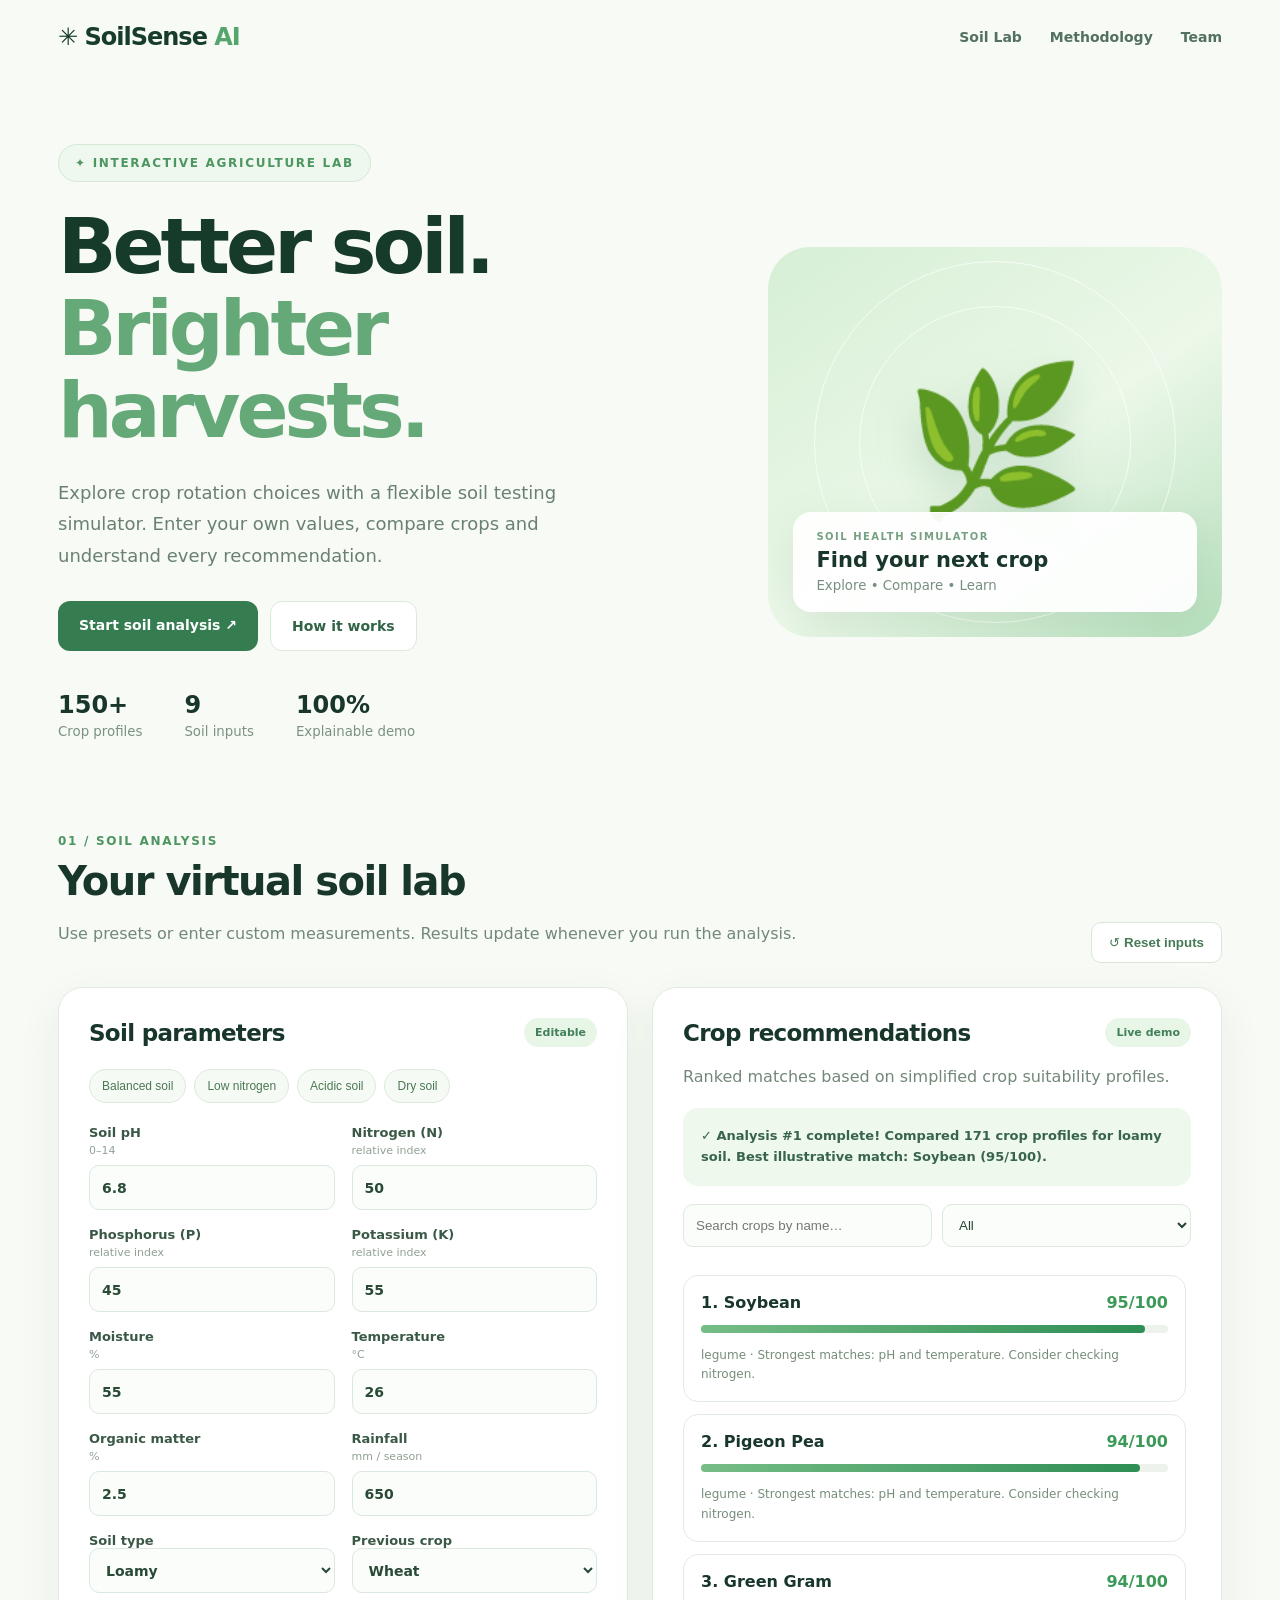
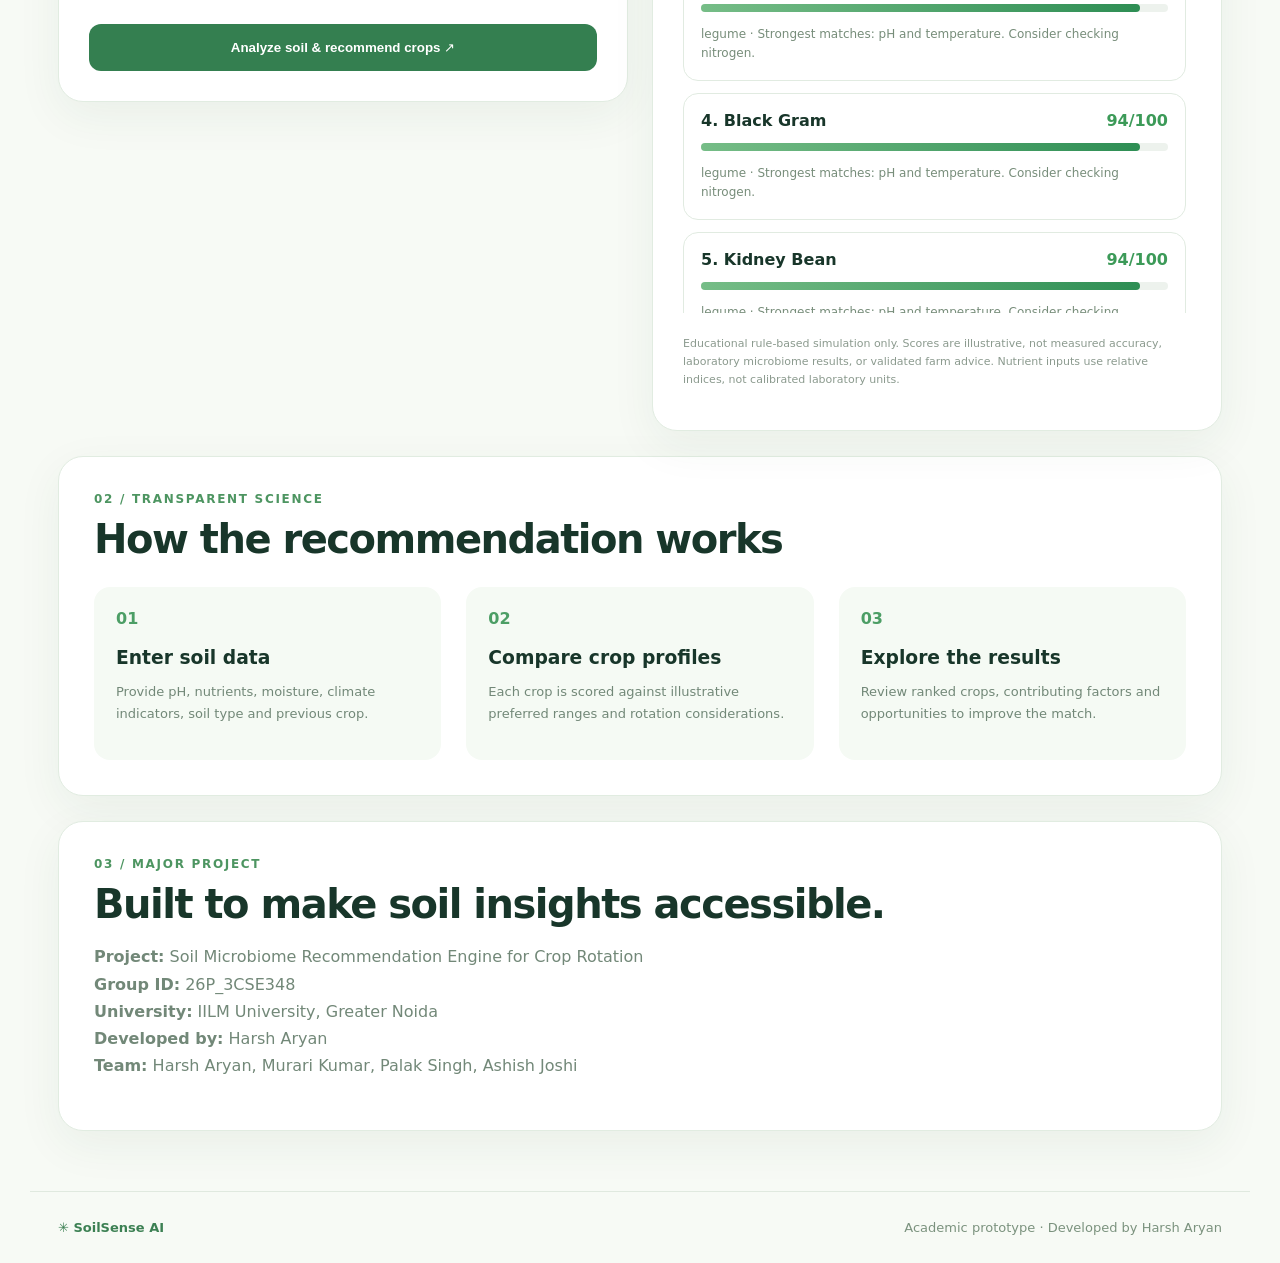
==== index.html @ e648713b "Expand crop library and add search and category filters" ====
<!doctype html><html lang="en"><head><meta charset="utf-8"><meta name="viewport" content="width=device-width,initial-scale=1"><meta name="theme-color" content="#f5faf4"><title>SoilSense AI — Smart Crop Rotation Lab</title><link rel="stylesheet" href="style.css?v=5"></head><body><header><a class="logo" href="#">✳ SoilSense <span>AI</span></a><nav><a href="#lab">Soil Lab</a><a href="#method">Methodology</a><a href="#team">Team</a></nav></header><main><section class="hero"><div class="hero-copy"><div class="pill">✦ INTERACTIVE AGRICULTURE LAB</div><h1>Better soil.<br><em>Brighter harvests.</em></h1><p>Explore crop rotation choices with a flexible soil testing simulator. Enter your own values, compare crops and understand every recommendation.</p><div class="hero-actions"><a class="primary" href="#lab">Start soil analysis ↗</a><a class="secondary" href="#method">How it works</a></div><div class="stats"><div><b>150+</b><small>Crop profiles</small></div><div><b>9</b><small>Soil inputs</small></div><div><b>100%</b><small>Explainable demo</small></div></div></div><div class="hero-art"><div class="orb">🌿</div><div class="float-card"><span>SOIL HEALTH SIMULATOR</span><strong>Find your next crop</strong><small>Explore • Compare • Learn</small></div></div></section><section class="lab-heading" id="lab"><div><div class="eyebrow">01 / SOIL ANALYSIS</div><h2>Your virtual soil lab</h2><p>Use presets or enter custom measurements. Results update whenever you run the analysis.</p></div><button class="outline" id="reset" type="button">↺ Reset inputs</button></section><section class="workspace"><div class="form-card"><div class="card-heading"><h3>Soil parameters</h3><span class="tag">Editable</span></div><div class="preset-row"><button type="button" data-preset="balanced">Balanced soil</button><button type="button" data-preset="lowN">Low nitrogen</button><button type="button" data-preset="acidic">Acidic soil</button><button type="button" data-preset="dry">Dry soil</button></div><div class="fields"><label>Soil pH <small>0–14</small><input id="ph" type="number" min="0" max="14" step=".1" value="6.8"></label><label>Nitrogen (N) <small>relative index</small><input id="n" type="number" min="0" step="1" value="50"></label><label>Phosphorus (P) <small>relative index</small><input id="p" type="number" min="0" step="1" value="45"></label><label>Potassium (K) <small>relative index</small><input id="k" type="number" min="0" step="1" value="55"></label><label>Moisture <small>%</small><input id="moisture" type="number" min="0" max="100" step="1" value="55"></label><label>Temperature <small>°C</small><input id="temp" type="number" step=".1" value="26"></label><label>Organic matter <small>%</small><input id="organic" type="number" min="0" max="100" step=".1" value="2.5"></label><label>Rainfall <small>mm / season</small><input id="rainfall" type="number" min="0" step="1" value="650"></label><label>Soil type<select id="soil"><option>Loamy</option><option>Clay</option><option>Sandy</option><option>Silty</option><option>Black</option><option>Alluvial</option></select></label><label>Previous crop<select id="previous"><option>Wheat</option><option>Rice</option><option>Maize</option><option>Chickpea</option><option>Mustard</option><option>Potato</option><option>Soybean</option><option>Groundnut</option><option>Other / None</option></select></label></div><p id="error" class="error" role="alert"></p><button id="run" class="run" type="button">Analyze soil & recommend crops ↗</button></div><div class="result-card"><div class="card-heading"><h3>Crop recommendations</h3><span class="tag">Live demo</span></div><p class="muted">Ranked matches based on simplified crop suitability profiles.</p><div id="summary" class="summary"></div><div class="crop-controls"><input id="cropSearch" type="search" placeholder="Search crops by name…" aria-label="Search crops"><select id="cropCategory" aria-label="Filter crop category"><option>All</option><option value="cereal">Cereal</option><option value="legume">Legume</option><option value="vegetable">Vegetable</option><option value="fruit">Fruit</option><option value="oilseed">Oilseed</option><option value="spice">Spice</option><option value="cash crop">Cash crop</option><option value="herb">Herb</option><option value="flower">Flower</option><option value="fiber">Fiber</option></select></div><div id="recommendations"></div><p class="disclaimer">Educational rule-based simulation only. Scores are illustrative, not measured accuracy, laboratory microbiome results, or validated farm advice. Nutrient inputs use relative indices, not calibrated laboratory units.</p></div></section><section class="section-card" id="method"><div class="eyebrow">02 / TRANSPARENT SCIENCE</div><h2>How the recommendation works</h2><div class="steps"><div><span>01</span><h3>Enter soil data</h3><p>Provide pH, nutrients, moisture, climate indicators, soil type and previous crop.</p></div><div><span>02</span><h3>Compare crop profiles</h3><p>Each crop is scored against illustrative preferred ranges and rotation considerations.</p></div><div><span>03</span><h3>Explore the results</h3><p>Review ranked crops, contributing factors and opportunities to improve the match.</p></div></div></section><section class="section-card" id="team"><div class="eyebrow">03 / MAJOR PROJECT</div><h2>Built to make soil insights accessible.</h2><p><b>Project:</b> Soil Microbiome Recommendation Engine for Crop Rotation<br><b>Group ID:</b> 26P_3CSE348<br><b>University:</b> IILM University, Greater Noida<br><b>Developed by:</b> Harsh Aryan<br><b>Team:</b> Harsh Aryan, Murari Kumar, Palak Singh, Ashish Joshi</p></section></main><footer><b>✳ SoilSense AI</b><span>Academic prototype · Developed by Harsh Aryan</span></footer><script src="script.js?v=5"></script></body></html>
---- style.css ----
:root{font-family:Inter,ui-sans-serif,system-ui,-apple-system,Segoe UI,sans-serif;color:#18362a;background:#f7faf5;font-synthesis:none}*{box-sizing:border-box}html{scroll-behavior:smooth}body{margin:0;background:#f7faf5}header{max-width:1220px;margin:auto;padding:23px 28px;display:flex;justify-content:space-between;align-items:center}.logo{text-decoration:none;color:#173c29;font-weight:850;font-size:24px;letter-spacing:-1px}.logo span{color:#55a66d}nav{display:flex;gap:28px}nav a{color:#52705e;text-decoration:none;font-size:14px;font-weight:650}main{max-width:1220px;margin:auto;padding:0 28px 60px}.hero{display:grid;grid-template-columns:1.2fr .8fr;align-items:center;gap:30px;padding:70px 0 95px}.pill,.eyebrow{font-size:12px;letter-spacing:1.7px;font-weight:800;color:#4d9561}.pill{display:inline-block;border:1px solid #d4e8d4;border-radius:40px;padding:11px 16px;background:#eff8ee}.hero h1{font-size:clamp(45px,6vw,78px);line-height:1.07;letter-spacing:-4px;margin:24px 0;color:#173b2a}.hero em{font-style:normal;color:#65a978}.hero p{max-width:570px;font-size:18px;line-height:1.75;color:#6a8171}.hero-actions{display:flex;gap:12px;flex-wrap:wrap;margin:30px 0 40px}.primary,.secondary{padding:16px 21px;border-radius:12px;text-decoration:none;font-weight:750;font-size:14px}.primary{background:#357c50;color:white}.secondary{background:white;color:#316346;border:1px solid #dce9dd}.stats{display:flex;gap:42px}.stats div{display:grid;gap:5px}.stats b{font-size:24px}.stats small{color:#7b9280}.hero-art{min-height:390px;background:linear-gradient(145deg,#d6efd5,#ecf8e9 55%,#b6dfbd);border-radius:42px;position:relative;display:grid;place-items:center;overflow:hidden}.hero-art:before,.hero-art:after{content:"";position:absolute;width:360px;height:360px;border:1px solid #ffffffb0;border-radius:50%}.hero-art:after{width:270px;height:270px}.orb{font-size:145px;filter:drop-shadow(0 20px 22px #46895c38);z-index:1}.float-card{position:absolute;bottom:25px;left:25px;right:25px;background:#fffffff0;border:1px solid white;border-radius:18px;padding:18px 22px;display:grid;gap:6px;z-index:2;box-shadow:0 12px 40px #4b865224}.float-card span{font-size:10px;letter-spacing:1.5px;color:#77a083;font-weight:800}.float-card strong{font-size:21px}.float-card small{color:#789080}.lab-heading{display:flex;justify-content:space-between;align-items:end;gap:20px;margin-bottom:24px}.lab-heading h2,.section-card h2{font-size:clamp(28px,4vw,40px);letter-spacing:-1.5px;margin:10px 0}.lab-heading p,.section-card p,.muted{color:#728878;line-height:1.7}.outline{background:white;border:1px solid #d9e6d9;border-radius:10px;padding:12px 17px;color:#467a54;font-weight:700;cursor:pointer}.workspace{display:grid;grid-template-columns:1fr 1fr;gap:24px;align-items:start}.form-card,.result-card,.section-card{background:white;border:1px solid #e1ece1;border-radius:25px;padding:30px;box-shadow:0 14px 45px #244b2910}.card-heading{display:flex;justify-content:space-between;align-items:center;gap:12px}.card-heading h3{font-size:23px;letter-spacing:-.7px;margin:0}.tag{font-size:11px;background:#e8f6e8;color:#42805a;padding:8px 11px;border-radius:30px;font-weight:800}.preset-row{display:flex;flex-wrap:wrap;gap:8px;margin:22px 0}.preset-row button{border:1px solid #dce9dc;background:#f6faf4;color:#4b7855;border-radius:20px;padding:9px 12px;font-size:12px;cursor:pointer}.fields{display:grid;grid-template-columns:1fr 1fr;gap:17px}.fields label{font-weight:700;font-size:13px;color:#3a5846}.fields small{display:block;color:#90a294;font-size:11px;font-weight:500;margin:4px 0 8px}.fields input,.fields select{display:block;width:100%;height:45px;border:1px solid #dbe8dd;border-radius:10px;padding:0 12px;background:#fbfdfb;color:#294a35;font:inherit;font-size:14px;outline-color:#78bd88}.run{width:100%;border:0;border-radius:12px;background:#347f50;color:white;padding:16px;font-weight:800;cursor:pointer;margin-top:18px}.error{color:#b83f3f;font-size:13px}.summary{padding:18px;background:#eef8ed;border-radius:15px;margin:18px 0;color:#37644a;font-weight:650;font-size:13px;line-height:1.6}.crop{border:1px solid #e1ebe1;border-radius:15px;padding:17px;margin:12px 0}.crop-top{display:flex;justify-content:space-between;gap:10px;font-weight:800}.score{color:#3c9a58}.bar{height:8px;border-radius:20px;background:#edf2ed;margin:13px 0}.bar div{height:100%;background:linear-gradient(90deg,#76bd87,#2e8e54);border-radius:20px}.crop p{font-size:12px;color:#778d7a;margin:0;line-height:1.6}.disclaimer{font-size:11px;line-height:1.65;color:#8b9a8e;margin-top:22px}.section-card{margin-top:25px;padding:35px}.steps{display:grid;grid-template-columns:repeat(3,1fr);gap:25px;margin-top:25px}.steps>div{background:#f5faf4;padding:22px;border-radius:16px}.steps span{color:#4c9e65;font-weight:900}.steps h3{margin-bottom:5px}.steps p{font-size:13px}footer{max-width:1220px;margin:auto;padding:28px;display:flex;justify-content:space-between;gap:10px;border-top:1px solid #e0e9df;color:#7b927e;font-size:13px}footer b{color:#3c8053}@media(max-width:800px){header{padding:20px}nav{gap:12px}nav a{font-size:12px}main{padding:0 18px 45px}.hero,.workspace{grid-template-columns:1fr}.hero{padding:40px 0 60px}.hero h1{letter-spacing:-2.5px}.hero-art{min-height:300px}.orb{font-size:100px}.lab-heading{align-items:start;flex-direction:column}.steps{grid-template-columns:1fr}.stats{gap:25px}.form-card,.result-card,.section-card{padding:21px}}@media(max-width:410px){nav a:nth-child(2){display:none}.fields{grid-template-columns:1fr}.stats{gap:18px}.stats b{font-size:20px}}
.crop-controls{display:flex;gap:10px;flex-wrap:wrap;margin:16px 0}.crop-controls input,.crop-controls select{min-width:140px;flex:1;padding:12px;border:1px solid #dce9dc;border-radius:10px;background:#fbfdfb;color:#244631}.result-card #recommendations{max-height:650px;overflow:auto;padding-right:5px}
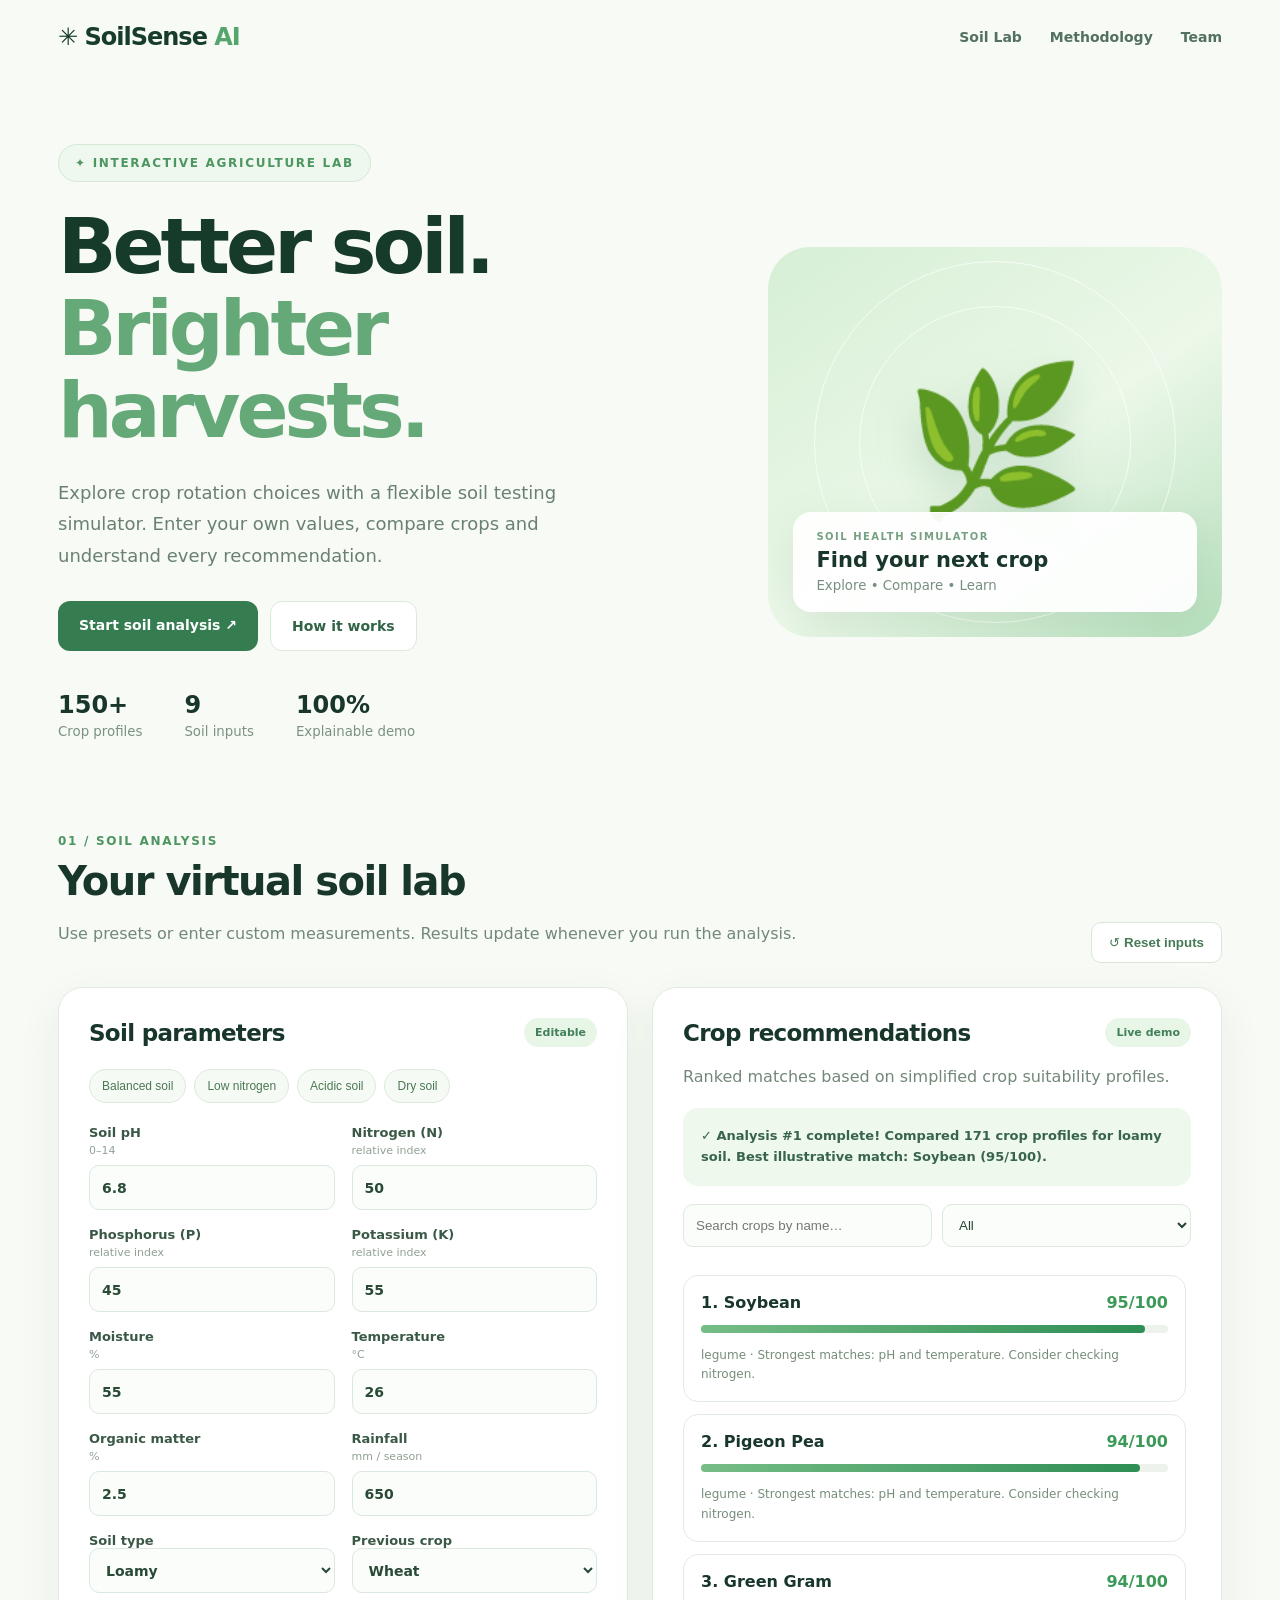
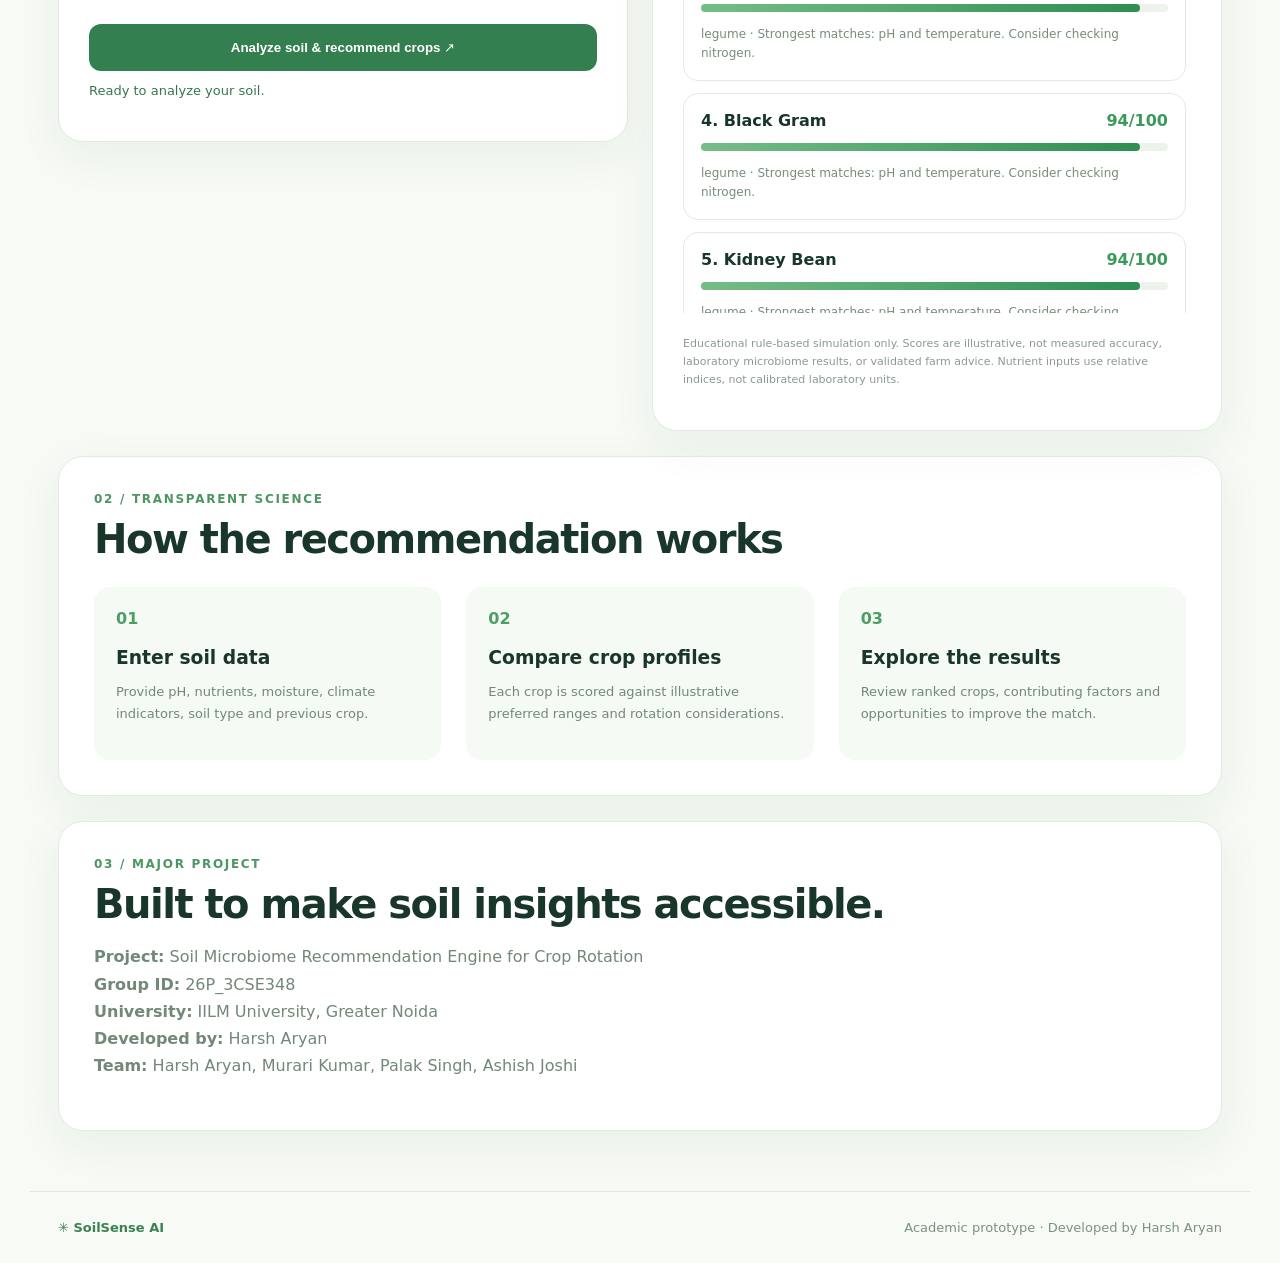
==== commit 3d17501b: "Add analysis status and refresh script" ====
--- a/index.html
+++ b/index.html
@@ -1 +1 @@
-<!doctype html><html lang="en"><head><meta charset="utf-8"><meta name="viewport" content="width=device-width,initial-scale=1"><meta name="theme-color" content="#f5faf4"><title>SoilSense AI — Smart Crop Rotation Lab</title><link rel="stylesheet" href="style.css?v=5"></head><body><header><a class="logo" href="#">✳ SoilSense <span>AI</span></a><nav><a href="#lab">Soil Lab</a><a href="#method">Methodology</a><a href="#team">Team</a></nav></header><main><section class="hero"><div class="hero-copy"><div class="pill">✦ INTERACTIVE AGRICULTURE LAB</div><h1>Better soil.<br><em>Brighter harvests.</em></h1><p>Explore crop rotation choices with a flexible soil testing simulator. Enter your own values, compare crops and understand every recommendation.</p><div class="hero-actions"><a class="primary" href="#lab">Start soil analysis ↗</a><a class="secondary" href="#method">How it works</a></div><div class="stats"><div><b>150+</b><small>Crop profiles</small></div><div><b>9</b><small>Soil inputs</small></div><div><b>100%</b><small>Explainable demo</small></div></div></div><div class="hero-art"><div class="orb">🌿</div><div class="float-card"><span>SOIL HEALTH SIMULATOR</span><strong>Find your next crop</strong><small>Explore • Compare • Learn</small></div></div></section><section class="lab-heading" id="lab"><div><div class="eyebrow">01 / SOIL ANALYSIS</div><h2>Your virtual soil lab</h2><p>Use presets or enter custom measurements. Results update whenever you run the analysis.</p></div><button class="outline" id="reset" type="button">↺ Reset inputs</button></section><section class="workspace"><div class="form-card"><div class="card-heading"><h3>Soil parameters</h3><span class="tag">Editable</span></div><div class="preset-row"><button type="button" data-preset="balanced">Balanced soil</button><button type="button" data-preset="lowN">Low nitrogen</button><button type="button" data-preset="acidic">Acidic soil</button><button type="button" data-preset="dry">Dry soil</button></div><div class="fields"><label>Soil pH <small>0–14</small><input id="ph" type="number" min="0" max="14" step=".1" value="6.8"></label><label>Nitrogen (N) <small>relative index</small><input id="n" type="number" min="0" step="1" value="50"></label><label>Phosphorus (P) <small>relative index</small><input id="p" type="number" min="0" step="1" value="45"></label><label>Potassium (K) <small>relative index</small><input id="k" type="number" min="0" step="1" value="55"></label><label>Moisture <small>%</small><input id="moisture" type="number" min="0" max="100" step="1" value="55"></label><label>Temperature <small>°C</small><input id="temp" type="number" step=".1" value="26"></label><label>Organic matter <small>%</small><input id="organic" type="number" min="0" max="100" step=".1" value="2.5"></label><label>Rainfall <small>mm / season</small><input id="rainfall" type="number" min="0" step="1" value="650"></label><label>Soil type<select id="soil"><option>Loamy</option><option>Clay</option><option>Sandy</option><option>Silty</option><option>Black</option><option>Alluvial</option></select></label><label>Previous crop<select id="previous"><option>Wheat</option><option>Rice</option><option>Maize</option><option>Chickpea</option><option>Mustard</option><option>Potato</option><option>Soybean</option><option>Groundnut</option><option>Other / None</option></select></label></div><p id="error" class="error" role="alert"></p><button id="run" class="run" type="button">Analyze soil & recommend crops ↗</button></div><div class="result-card"><div class="card-heading"><h3>Crop recommendations</h3><span class="tag">Live demo</span></div><p class="muted">Ranked matches based on simplified crop suitability profiles.</p><div id="summary" class="summary"></div><div class="crop-controls"><input id="cropSearch" type="search" placeholder="Search crops by name…" aria-label="Search crops"><select id="cropCategory" aria-label="Filter crop category"><option>All</option><option value="cereal">Cereal</option><option value="legume">Legume</option><option value="vegetable">Vegetable</option><option value="fruit">Fruit</option><option value="oilseed">Oilseed</option><option value="spice">Spice</option><option value="cash crop">Cash crop</option><option value="herb">Herb</option><option value="flower">Flower</option><option value="fiber">Fiber</option></select></div><div id="recommendations"></div><p class="disclaimer">Educational rule-based simulation only. Scores are illustrative, not measured accuracy, laboratory microbiome results, or validated farm advice. Nutrient inputs use relative indices, not calibrated laboratory units.</p></div></section><section class="section-card" id="method"><div class="eyebrow">02 / TRANSPARENT SCIENCE</div><h2>How the recommendation works</h2><div class="steps"><div><span>01</span><h3>Enter soil data</h3><p>Provide pH, nutrients, moisture, climate indicators, soil type and previous crop.</p></div><div><span>02</span><h3>Compare crop profiles</h3><p>Each crop is scored against illustrative preferred ranges and rotation considerations.</p></div><div><span>03</span><h3>Explore the results</h3><p>Review ranked crops, contributing factors and opportunities to improve the match.</p></div></div></section><section class="section-card" id="team"><div class="eyebrow">03 / MAJOR PROJECT</div><h2>Built to make soil insights accessible.</h2><p><b>Project:</b> Soil Microbiome Recommendation Engine for Crop Rotation<br><b>Group ID:</b> 26P_3CSE348<br><b>University:</b> IILM University, Greater Noida<br><b>Developed by:</b> Harsh Aryan<br><b>Team:</b> Harsh Aryan, Murari Kumar, Palak Singh, Ashish Joshi</p></section></main><footer><b>✳ SoilSense AI</b><span>Academic prototype · Developed by Harsh Aryan</span></footer><script src="script.js?v=5"></script></body></html>+<!doctype html><html lang="en"><head><meta charset="utf-8"><meta name="viewport" content="width=device-width,initial-scale=1"><meta name="theme-color" content="#f5faf4"><title>SoilSense AI — Smart Crop Rotation Lab</title><link rel="stylesheet" href="style.css?v=5"></head><body><header><a class="logo" href="#">✳ SoilSense <span>AI</span></a><nav><a href="#lab">Soil Lab</a><a href="#method">Methodology</a><a href="#team">Team</a></nav></header><main><section class="hero"><div class="hero-copy"><div class="pill">✦ INTERACTIVE AGRICULTURE LAB</div><h1>Better soil.<br><em>Brighter harvests.</em></h1><p>Explore crop rotation choices with a flexible soil testing simulator. Enter your own values, compare crops and understand every recommendation.</p><div class="hero-actions"><a class="primary" href="#lab">Start soil analysis ↗</a><a class="secondary" href="#method">How it works</a></div><div class="stats"><div><b>150+</b><small>Crop profiles</small></div><div><b>9</b><small>Soil inputs</small></div><div><b>100%</b><small>Explainable demo</small></div></div></div><div class="hero-art"><div class="orb">🌿</div><div class="float-card"><span>SOIL HEALTH SIMULATOR</span><strong>Find your next crop</strong><small>Explore • Compare • Learn</small></div></div></section><section class="lab-heading" id="lab"><div><div class="eyebrow">01 / SOIL ANALYSIS</div><h2>Your virtual soil lab</h2><p>Use presets or enter custom measurements. Results update whenever you run the analysis.</p></div><button class="outline" id="reset" type="button">↺ Reset inputs</button></section><section class="workspace"><div class="form-card"><div class="card-heading"><h3>Soil parameters</h3><span class="tag">Editable</span></div><div class="preset-row"><button type="button" data-preset="balanced">Balanced soil</button><button type="button" data-preset="lowN">Low nitrogen</button><button type="button" data-preset="acidic">Acidic soil</button><button type="button" data-preset="dry">Dry soil</button></div><div class="fields"><label>Soil pH <small>0–14</small><input id="ph" type="number" min="0" max="14" step=".1" value="6.8"></label><label>Nitrogen (N) <small>relative index</small><input id="n" type="number" min="0" step="1" value="50"></label><label>Phosphorus (P) <small>relative index</small><input id="p" type="number" min="0" step="1" value="45"></label><label>Potassium (K) <small>relative index</small><input id="k" type="number" min="0" step="1" value="55"></label><label>Moisture <small>%</small><input id="moisture" type="number" min="0" max="100" step="1" value="55"></label><label>Temperature <small>°C</small><input id="temp" type="number" step=".1" value="26"></label><label>Organic matter <small>%</small><input id="organic" type="number" min="0" max="100" step=".1" value="2.5"></label><label>Rainfall <small>mm / season</small><input id="rainfall" type="number" min="0" step="1" value="650"></label><label>Soil type<select id="soil"><option>Loamy</option><option>Clay</option><option>Sandy</option><option>Silty</option><option>Black</option><option>Alluvial</option></select></label><label>Previous crop<select id="previous"><option>Wheat</option><option>Rice</option><option>Maize</option><option>Chickpea</option><option>Mustard</option><option>Potato</option><option>Soybean</option><option>Groundnut</option><option>Other / None</option></select></label></div><p id="error" class="error" role="alert"></p><button id="run" class="run" type="button">Analyze soil & recommend crops ↗</button><p id="analysisStatus" role="status" aria-live="polite" style="font-size:13px;color:#37764e;margin-top:12px">Ready to analyze your soil.</p></div><div class="result-card"><div class="card-heading"><h3>Crop recommendations</h3><span class="tag">Live demo</span></div><p class="muted">Ranked matches based on simplified crop suitability profiles.</p><div id="summary" class="summary"></div><div class="crop-controls"><input id="cropSearch" type="search" placeholder="Search crops by name…" aria-label="Search crops"><select id="cropCategory" aria-label="Filter crop category"><option>All</option><option value="cereal">Cereal</option><option value="legume">Legume</option><option value="vegetable">Vegetable</option><option value="fruit">Fruit</option><option value="oilseed">Oilseed</option><option value="spice">Spice</option><option value="cash crop">Cash crop</option><option value="herb">Herb</option><option value="flower">Flower</option><option value="fiber">Fiber</option></select></div><div id="recommendations"></div><p class="disclaimer">Educational rule-based simulation only. Scores are illustrative, not measured accuracy, laboratory microbiome results, or validated farm advice. Nutrient inputs use relative indices, not calibrated laboratory units.</p></div></section><section class="section-card" id="method"><div class="eyebrow">02 / TRANSPARENT SCIENCE</div><h2>How the recommendation works</h2><div class="steps"><div><span>01</span><h3>Enter soil data</h3><p>Provide pH, nutrients, moisture, climate indicators, soil type and previous crop.</p></div><div><span>02</span><h3>Compare crop profiles</h3><p>Each crop is scored against illustrative preferred ranges and rotation considerations.</p></div><div><span>03</span><h3>Explore the results</h3><p>Review ranked crops, contributing factors and opportunities to improve the match.</p></div></div></section><section class="section-card" id="team"><div class="eyebrow">03 / MAJOR PROJECT</div><h2>Built to make soil insights accessible.</h2><p><b>Project:</b> Soil Microbiome Recommendation Engine for Crop Rotation<br><b>Group ID:</b> 26P_3CSE348<br><b>University:</b> IILM University, Greater Noida<br><b>Developed by:</b> Harsh Aryan<br><b>Team:</b> Harsh Aryan, Murari Kumar, Palak Singh, Ashish Joshi</p></section></main><footer><b>✳ SoilSense AI</b><span>Academic prototype · Developed by Harsh Aryan</span></footer><script src="script.js?v=6"></script></body></html>
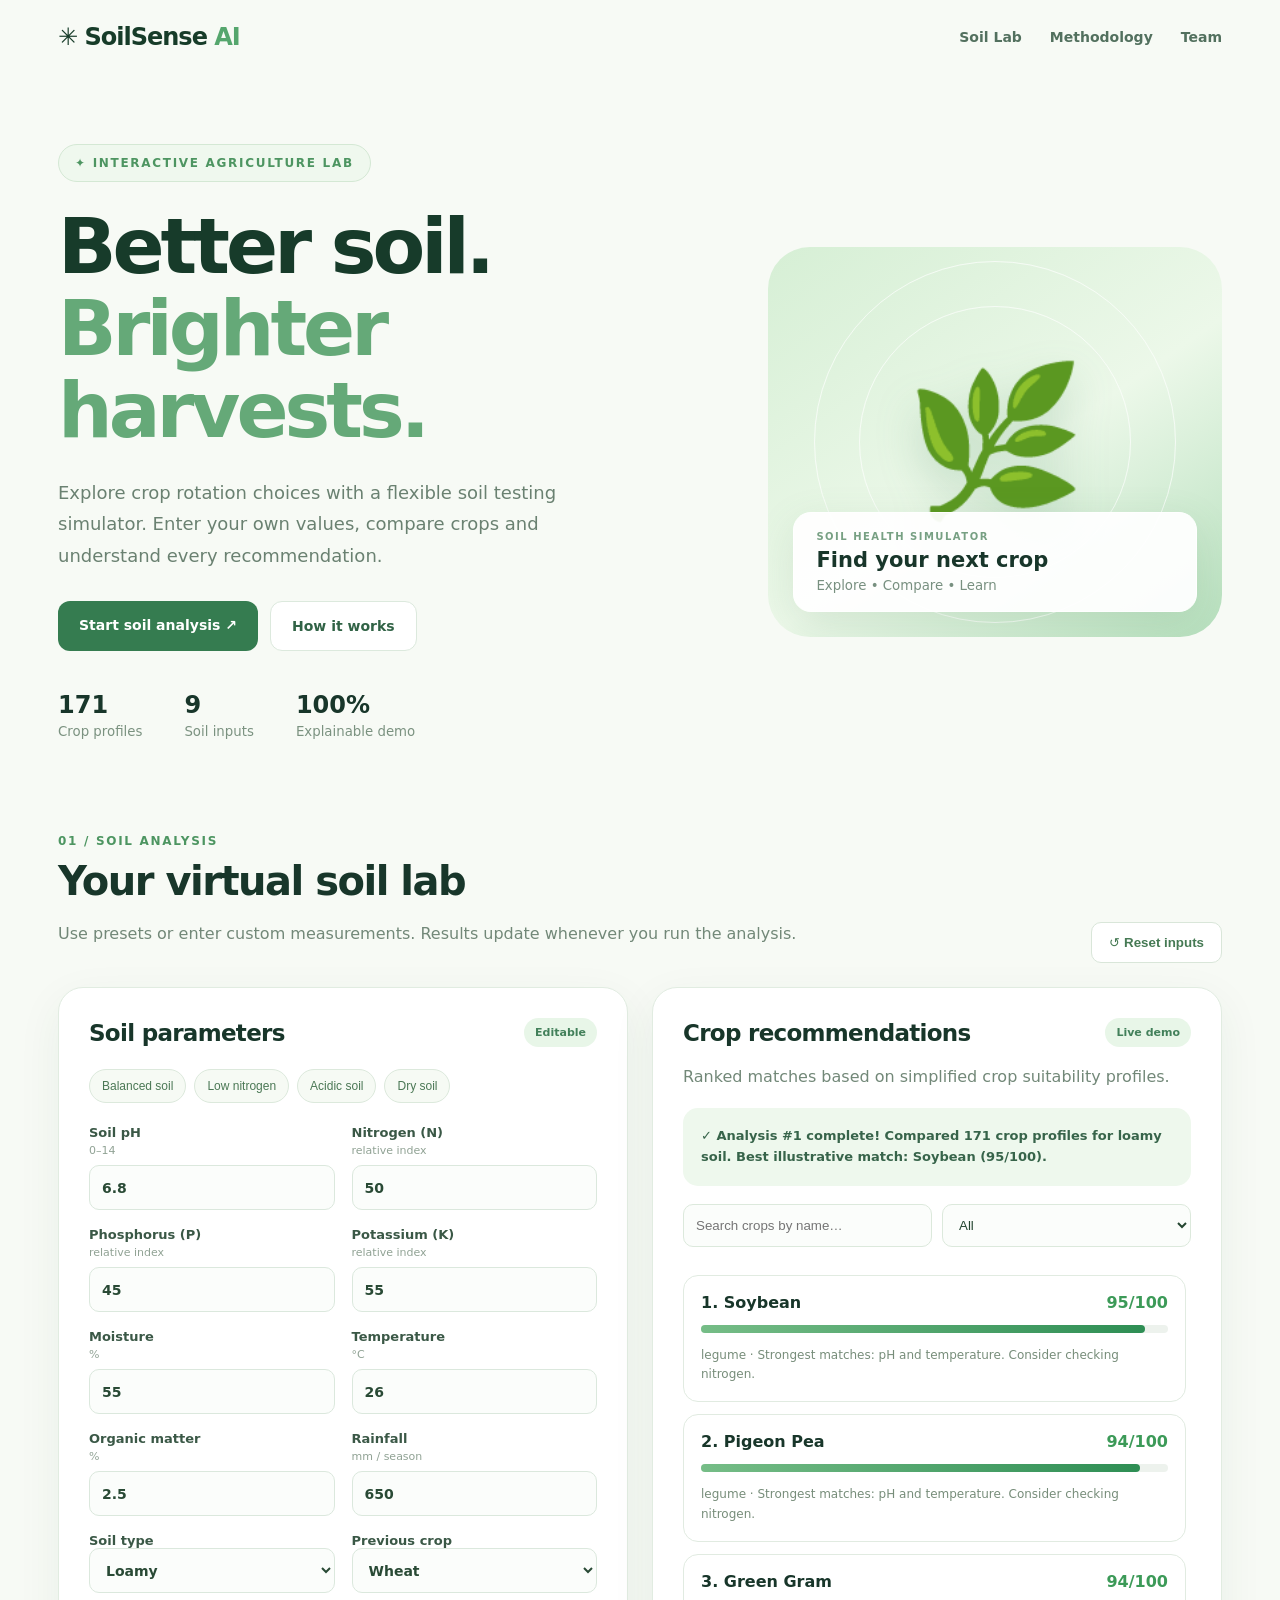
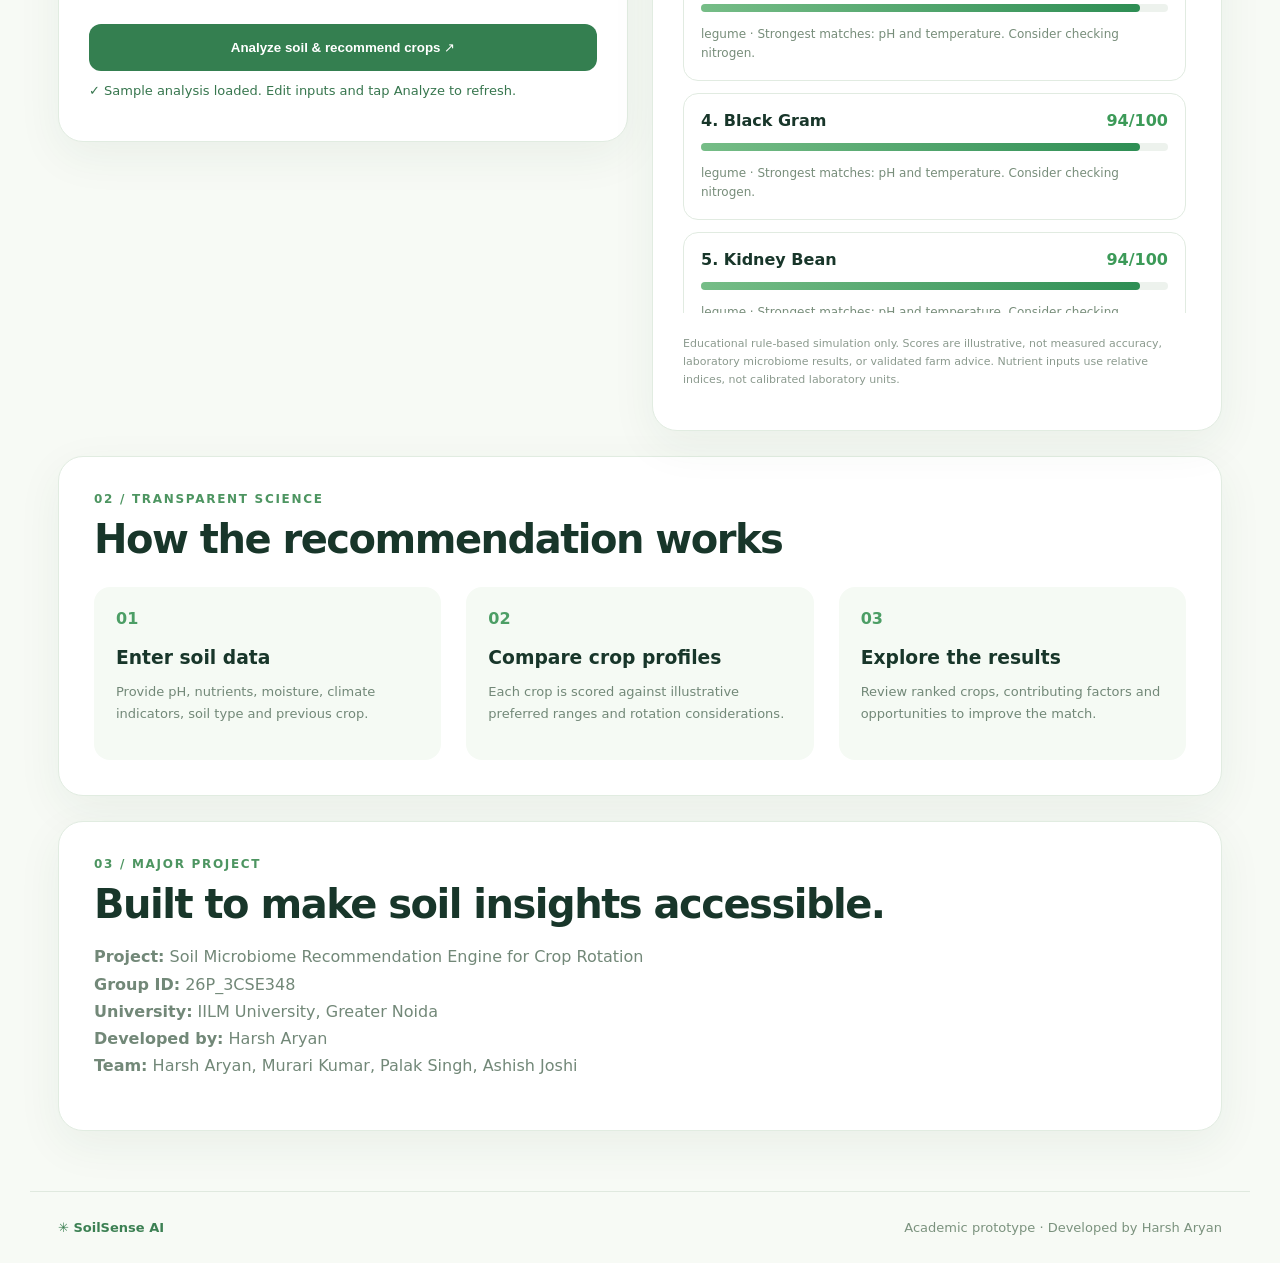
==== commit 8b1b239d: "Refresh site assets and show exact crop count" ====
--- a/index.html
+++ b/index.html
@@ -1 +1 @@
-<!doctype html><html lang="en"><head><meta charset="utf-8"><meta name="viewport" content="width=device-width,initial-scale=1"><meta name="theme-color" content="#f5faf4"><title>SoilSense AI — Smart Crop Rotation Lab</title><link rel="stylesheet" href="style.css?v=5"></head><body><header><a class="logo" href="#">✳ SoilSense <span>AI</span></a><nav><a href="#lab">Soil Lab</a><a href="#method">Methodology</a><a href="#team">Team</a></nav></header><main><section class="hero"><div class="hero-copy"><div class="pill">✦ INTERACTIVE AGRICULTURE LAB</div><h1>Better soil.<br><em>Brighter harvests.</em></h1><p>Explore crop rotation choices with a flexible soil testing simulator. Enter your own values, compare crops and understand every recommendation.</p><div class="hero-actions"><a class="primary" href="#lab">Start soil analysis ↗</a><a class="secondary" href="#method">How it works</a></div><div class="stats"><div><b>150+</b><small>Crop profiles</small></div><div><b>9</b><small>Soil inputs</small></div><div><b>100%</b><small>Explainable demo</small></div></div></div><div class="hero-art"><div class="orb">🌿</div><div class="float-card"><span>SOIL HEALTH SIMULATOR</span><strong>Find your next crop</strong><small>Explore • Compare • Learn</small></div></div></section><section class="lab-heading" id="lab"><div><div class="eyebrow">01 / SOIL ANALYSIS</div><h2>Your virtual soil lab</h2><p>Use presets or enter custom measurements. Results update whenever you run the analysis.</p></div><button class="outline" id="reset" type="button">↺ Reset inputs</button></section><section class="workspace"><div class="form-card"><div class="card-heading"><h3>Soil parameters</h3><span class="tag">Editable</span></div><div class="preset-row"><button type="button" data-preset="balanced">Balanced soil</button><button type="button" data-preset="lowN">Low nitrogen</button><button type="button" data-preset="acidic">Acidic soil</button><button type="button" data-preset="dry">Dry soil</button></div><div class="fields"><label>Soil pH <small>0–14</small><input id="ph" type="number" min="0" max="14" step=".1" value="6.8"></label><label>Nitrogen (N) <small>relative index</small><input id="n" type="number" min="0" step="1" value="50"></label><label>Phosphorus (P) <small>relative index</small><input id="p" type="number" min="0" step="1" value="45"></label><label>Potassium (K) <small>relative index</small><input id="k" type="number" min="0" step="1" value="55"></label><label>Moisture <small>%</small><input id="moisture" type="number" min="0" max="100" step="1" value="55"></label><label>Temperature <small>°C</small><input id="temp" type="number" step=".1" value="26"></label><label>Organic matter <small>%</small><input id="organic" type="number" min="0" max="100" step=".1" value="2.5"></label><label>Rainfall <small>mm / season</small><input id="rainfall" type="number" min="0" step="1" value="650"></label><label>Soil type<select id="soil"><option>Loamy</option><option>Clay</option><option>Sandy</option><option>Silty</option><option>Black</option><option>Alluvial</option></select></label><label>Previous crop<select id="previous"><option>Wheat</option><option>Rice</option><option>Maize</option><option>Chickpea</option><option>Mustard</option><option>Potato</option><option>Soybean</option><option>Groundnut</option><option>Other / None</option></select></label></div><p id="error" class="error" role="alert"></p><button id="run" class="run" type="button">Analyze soil & recommend crops ↗</button><p id="analysisStatus" role="status" aria-live="polite" style="font-size:13px;color:#37764e;margin-top:12px">Ready to analyze your soil.</p></div><div class="result-card"><div class="card-heading"><h3>Crop recommendations</h3><span class="tag">Live demo</span></div><p class="muted">Ranked matches based on simplified crop suitability profiles.</p><div id="summary" class="summary"></div><div class="crop-controls"><input id="cropSearch" type="search" placeholder="Search crops by name…" aria-label="Search crops"><select id="cropCategory" aria-label="Filter crop category"><option>All</option><option value="cereal">Cereal</option><option value="legume">Legume</option><option value="vegetable">Vegetable</option><option value="fruit">Fruit</option><option value="oilseed">Oilseed</option><option value="spice">Spice</option><option value="cash crop">Cash crop</option><option value="herb">Herb</option><option value="flower">Flower</option><option value="fiber">Fiber</option></select></div><div id="recommendations"></div><p class="disclaimer">Educational rule-based simulation only. Scores are illustrative, not measured accuracy, laboratory microbiome results, or validated farm advice. Nutrient inputs use relative indices, not calibrated laboratory units.</p></div></section><section class="section-card" id="method"><div class="eyebrow">02 / TRANSPARENT SCIENCE</div><h2>How the recommendation works</h2><div class="steps"><div><span>01</span><h3>Enter soil data</h3><p>Provide pH, nutrients, moisture, climate indicators, soil type and previous crop.</p></div><div><span>02</span><h3>Compare crop profiles</h3><p>Each crop is scored against illustrative preferred ranges and rotation considerations.</p></div><div><span>03</span><h3>Explore the results</h3><p>Review ranked crops, contributing factors and opportunities to improve the match.</p></div></div></section><section class="section-card" id="team"><div class="eyebrow">03 / MAJOR PROJECT</div><h2>Built to make soil insights accessible.</h2><p><b>Project:</b> Soil Microbiome Recommendation Engine for Crop Rotation<br><b>Group ID:</b> 26P_3CSE348<br><b>University:</b> IILM University, Greater Noida<br><b>Developed by:</b> Harsh Aryan<br><b>Team:</b> Harsh Aryan, Murari Kumar, Palak Singh, Ashish Joshi</p></section></main><footer><b>✳ SoilSense AI</b><span>Academic prototype · Developed by Harsh Aryan</span></footer><script src="script.js?v=6"></script></body></html>+<!doctype html><html lang="en"><head><meta charset="utf-8"><meta name="viewport" content="width=device-width,initial-scale=1"><meta name="theme-color" content="#f5faf4"><title>SoilSense AI — Smart Crop Rotation Lab</title><link rel="stylesheet" href="style.css?v=8"></head><body><header><a class="logo" href="#">✳ SoilSense <span>AI</span></a><nav><a href="#lab">Soil Lab</a><a href="#method">Methodology</a><a href="#team">Team</a></nav></header><main><section class="hero"><div class="hero-copy"><div class="pill">✦ INTERACTIVE AGRICULTURE LAB</div><h1>Better soil.<br><em>Brighter harvests.</em></h1><p>Explore crop rotation choices with a flexible soil testing simulator. Enter your own values, compare crops and understand every recommendation.</p><div class="hero-actions"><a class="primary" href="#lab">Start soil analysis ↗</a><a class="secondary" href="#method">How it works</a></div><div class="stats"><div><b>171</b><small>Crop profiles</small></div><div><b>9</b><small>Soil inputs</small></div><div><b>100%</b><small>Explainable demo</small></div></div></div><div class="hero-art"><div class="orb">🌿</div><div class="float-card"><span>SOIL HEALTH SIMULATOR</span><strong>Find your next crop</strong><small>Explore • Compare • Learn</small></div></div></section><section class="lab-heading" id="lab"><div><div class="eyebrow">01 / SOIL ANALYSIS</div><h2>Your virtual soil lab</h2><p>Use presets or enter custom measurements. Results update whenever you run the analysis.</p></div><button class="outline" id="reset" type="button">↺ Reset inputs</button></section><section class="workspace"><div class="form-card"><div class="card-heading"><h3>Soil parameters</h3><span class="tag">Editable</span></div><div class="preset-row"><button type="button" data-preset="balanced">Balanced soil</button><button type="button" data-preset="lowN">Low nitrogen</button><button type="button" data-preset="acidic">Acidic soil</button><button type="button" data-preset="dry">Dry soil</button></div><div class="fields"><label>Soil pH <small>0–14</small><input id="ph" type="number" min="0" max="14" step=".1" value="6.8"></label><label>Nitrogen (N) <small>relative index</small><input id="n" type="number" min="0" step="1" value="50"></label><label>Phosphorus (P) <small>relative index</small><input id="p" type="number" min="0" step="1" value="45"></label><label>Potassium (K) <small>relative index</small><input id="k" type="number" min="0" step="1" value="55"></label><label>Moisture <small>%</small><input id="moisture" type="number" min="0" max="100" step="1" value="55"></label><label>Temperature <small>°C</small><input id="temp" type="number" step=".1" value="26"></label><label>Organic matter <small>%</small><input id="organic" type="number" min="0" max="100" step=".1" value="2.5"></label><label>Rainfall <small>mm / season</small><input id="rainfall" type="number" min="0" step="1" value="650"></label><label>Soil type<select id="soil"><option>Loamy</option><option>Clay</option><option>Sandy</option><option>Silty</option><option>Black</option><option>Alluvial</option></select></label><label>Previous crop<select id="previous"><option>Wheat</option><option>Rice</option><option>Maize</option><option>Chickpea</option><option>Mustard</option><option>Potato</option><option>Soybean</option><option>Groundnut</option><option>Other / None</option></select></label></div><p id="error" class="error" role="alert"></p><button id="run" class="run" type="button">Analyze soil & recommend crops ↗</button><p id="analysisStatus" role="status" aria-live="polite" style="font-size:13px;color:#37764e;margin-top:12px">Ready to analyze your soil.</p></div><div class="result-card"><div class="card-heading"><h3>Crop recommendations</h3><span class="tag">Live demo</span></div><p class="muted">Ranked matches based on simplified crop suitability profiles.</p><div id="summary" class="summary"></div><div class="crop-controls"><input id="cropSearch" type="search" placeholder="Search crops by name…" aria-label="Search crops"><select id="cropCategory" aria-label="Filter crop category"><option>All</option><option value="cereal">Cereal</option><option value="legume">Legume</option><option value="vegetable">Vegetable</option><option value="fruit">Fruit</option><option value="oilseed">Oilseed</option><option value="spice">Spice</option><option value="cash crop">Cash crop</option><option value="herb">Herb</option><option value="flower">Flower</option><option value="fiber">Fiber</option></select></div><div id="recommendations"></div><p class="disclaimer">Educational rule-based simulation only. Scores are illustrative, not measured accuracy, laboratory microbiome results, or validated farm advice. Nutrient inputs use relative indices, not calibrated laboratory units.</p></div></section><section class="section-card" id="method"><div class="eyebrow">02 / TRANSPARENT SCIENCE</div><h2>How the recommendation works</h2><div class="steps"><div><span>01</span><h3>Enter soil data</h3><p>Provide pH, nutrients, moisture, climate indicators, soil type and previous crop.</p></div><div><span>02</span><h3>Compare crop profiles</h3><p>Each crop is scored against illustrative preferred ranges and rotation considerations.</p></div><div><span>03</span><h3>Explore the results</h3><p>Review ranked crops, contributing factors and opportunities to improve the match.</p></div></div></section><section class="section-card" id="team"><div class="eyebrow">03 / MAJOR PROJECT</div><h2>Built to make soil insights accessible.</h2><p><b>Project:</b> Soil Microbiome Recommendation Engine for Crop Rotation<br><b>Group ID:</b> 26P_3CSE348<br><b>University:</b> IILM University, Greater Noida<br><b>Developed by:</b> Harsh Aryan<br><b>Team:</b> Harsh Aryan, Murari Kumar, Palak Singh, Ashish Joshi</p></section></main><footer><b>✳ SoilSense AI</b><span>Academic prototype · Developed by Harsh Aryan</span></footer><script src="script.js?v=8"></script></body></html>
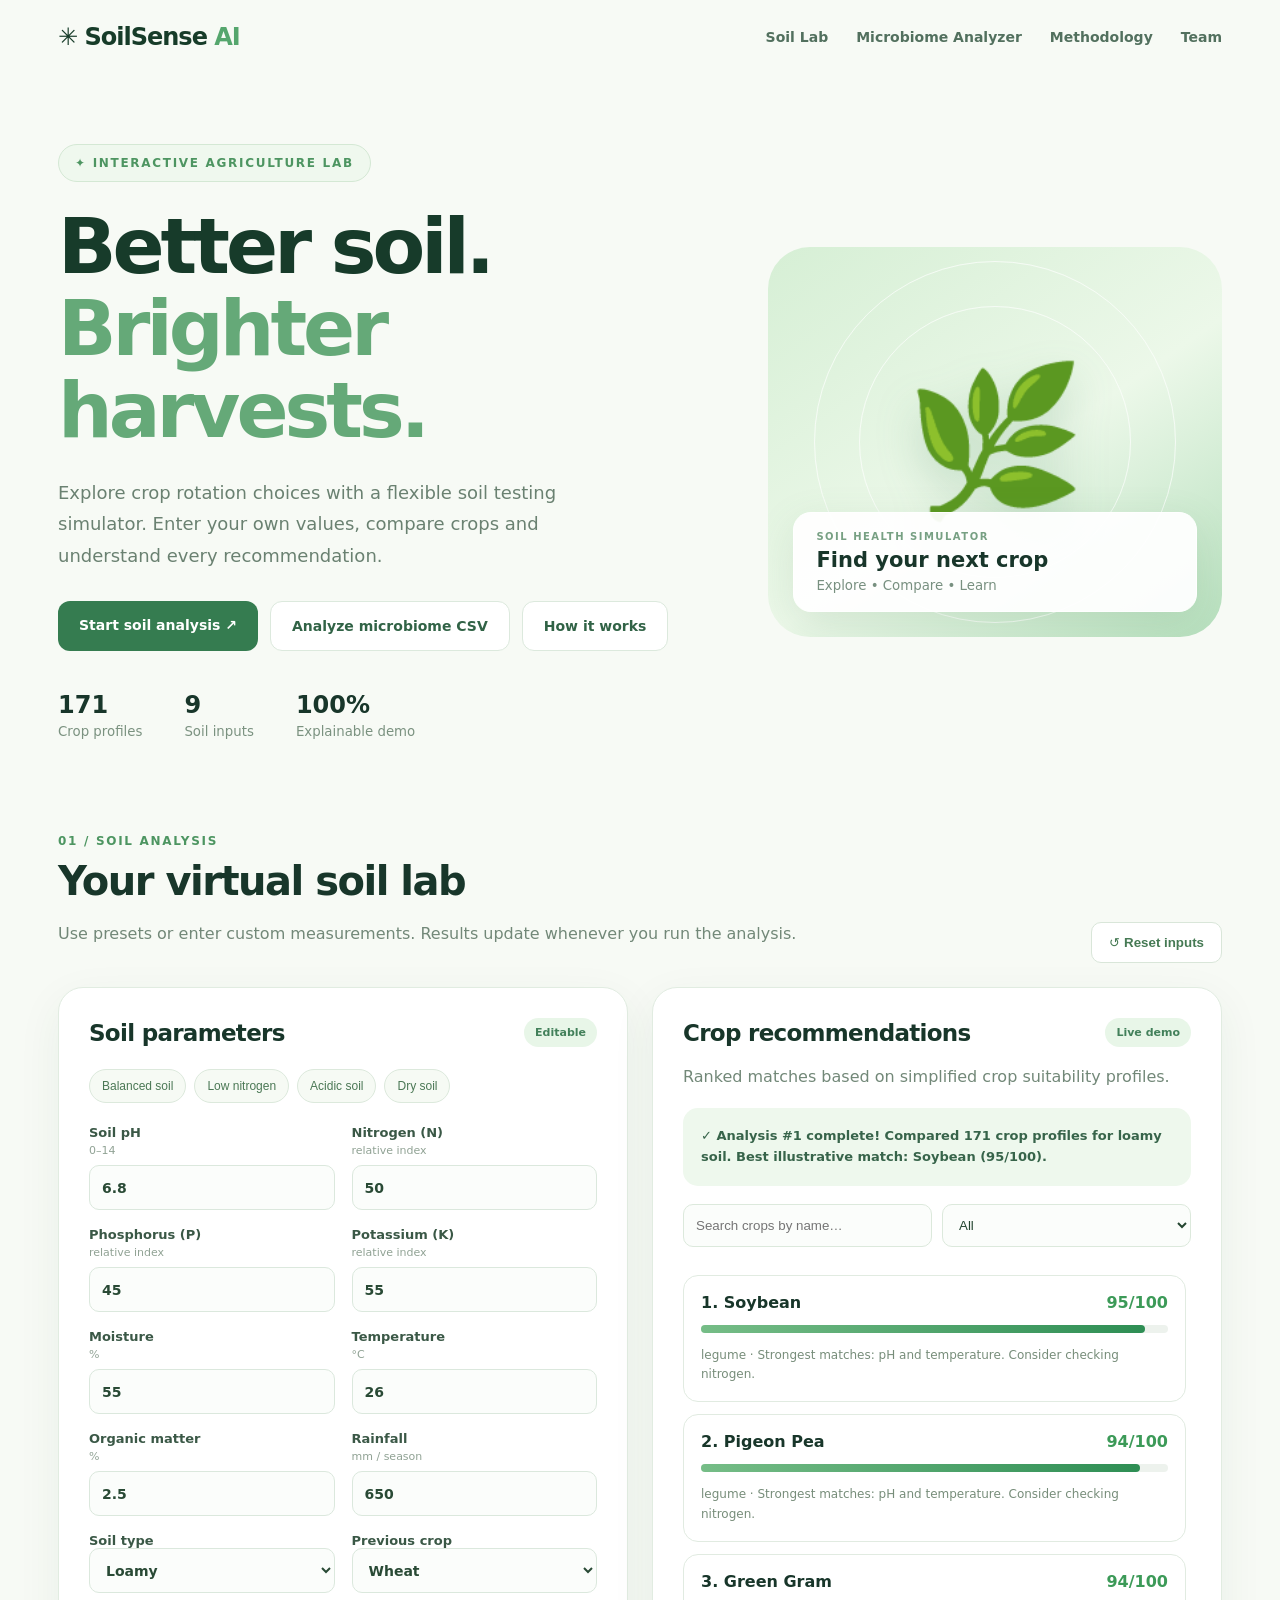
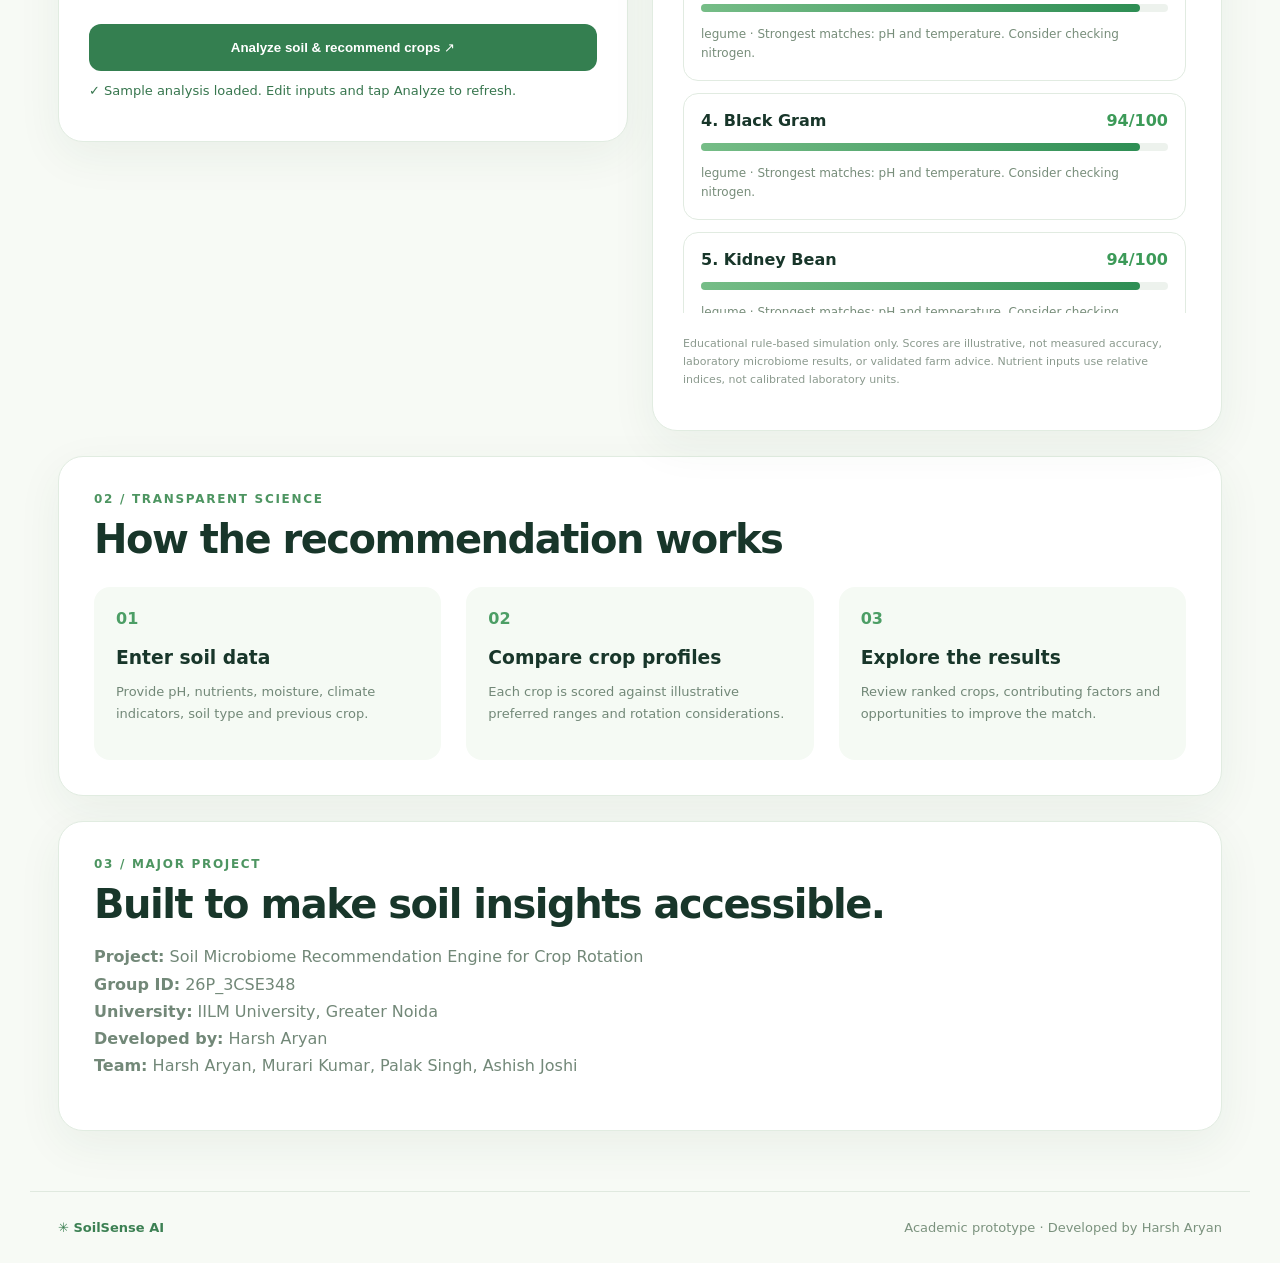
==== commit 609fe475: "Link microbial abundance analyzer from main site" ====
--- a/index.html
+++ b/index.html
@@ -1 +1 @@
-<!doctype html><html lang="en"><head><meta charset="utf-8"><meta name="viewport" content="width=device-width,initial-scale=1"><meta name="theme-color" content="#f5faf4"><title>SoilSense AI — Smart Crop Rotation Lab</title><link rel="stylesheet" href="style.css?v=8"></head><body><header><a class="logo" href="#">✳ SoilSense <span>AI</span></a><nav><a href="#lab">Soil Lab</a><a href="#method">Methodology</a><a href="#team">Team</a></nav></header><main><section class="hero"><div class="hero-copy"><div class="pill">✦ INTERACTIVE AGRICULTURE LAB</div><h1>Better soil.<br><em>Brighter harvests.</em></h1><p>Explore crop rotation choices with a flexible soil testing simulator. Enter your own values, compare crops and understand every recommendation.</p><div class="hero-actions"><a class="primary" href="#lab">Start soil analysis ↗</a><a class="secondary" href="#method">How it works</a></div><div class="stats"><div><b>171</b><small>Crop profiles</small></div><div><b>9</b><small>Soil inputs</small></div><div><b>100%</b><small>Explainable demo</small></div></div></div><div class="hero-art"><div class="orb">🌿</div><div class="float-card"><span>SOIL HEALTH SIMULATOR</span><strong>Find your next crop</strong><small>Explore • Compare • Learn</small></div></div></section><section class="lab-heading" id="lab"><div><div class="eyebrow">01 / SOIL ANALYSIS</div><h2>Your virtual soil lab</h2><p>Use presets or enter custom measurements. Results update whenever you run the analysis.</p></div><button class="outline" id="reset" type="button">↺ Reset inputs</button></section><section class="workspace"><div class="form-card"><div class="card-heading"><h3>Soil parameters</h3><span class="tag">Editable</span></div><div class="preset-row"><button type="button" data-preset="balanced">Balanced soil</button><button type="button" data-preset="lowN">Low nitrogen</button><button type="button" data-preset="acidic">Acidic soil</button><button type="button" data-preset="dry">Dry soil</button></div><div class="fields"><label>Soil pH <small>0–14</small><input id="ph" type="number" min="0" max="14" step=".1" value="6.8"></label><label>Nitrogen (N) <small>relative index</small><input id="n" type="number" min="0" step="1" value="50"></label><label>Phosphorus (P) <small>relative index</small><input id="p" type="number" min="0" step="1" value="45"></label><label>Potassium (K) <small>relative index</small><input id="k" type="number" min="0" step="1" value="55"></label><label>Moisture <small>%</small><input id="moisture" type="number" min="0" max="100" step="1" value="55"></label><label>Temperature <small>°C</small><input id="temp" type="number" step=".1" value="26"></label><label>Organic matter <small>%</small><input id="organic" type="number" min="0" max="100" step=".1" value="2.5"></label><label>Rainfall <small>mm / season</small><input id="rainfall" type="number" min="0" step="1" value="650"></label><label>Soil type<select id="soil"><option>Loamy</option><option>Clay</option><option>Sandy</option><option>Silty</option><option>Black</option><option>Alluvial</option></select></label><label>Previous crop<select id="previous"><option>Wheat</option><option>Rice</option><option>Maize</option><option>Chickpea</option><option>Mustard</option><option>Potato</option><option>Soybean</option><option>Groundnut</option><option>Other / None</option></select></label></div><p id="error" class="error" role="alert"></p><button id="run" class="run" type="button">Analyze soil & recommend crops ↗</button><p id="analysisStatus" role="status" aria-live="polite" style="font-size:13px;color:#37764e;margin-top:12px">Ready to analyze your soil.</p></div><div class="result-card"><div class="card-heading"><h3>Crop recommendations</h3><span class="tag">Live demo</span></div><p class="muted">Ranked matches based on simplified crop suitability profiles.</p><div id="summary" class="summary"></div><div class="crop-controls"><input id="cropSearch" type="search" placeholder="Search crops by name…" aria-label="Search crops"><select id="cropCategory" aria-label="Filter crop category"><option>All</option><option value="cereal">Cereal</option><option value="legume">Legume</option><option value="vegetable">Vegetable</option><option value="fruit">Fruit</option><option value="oilseed">Oilseed</option><option value="spice">Spice</option><option value="cash crop">Cash crop</option><option value="herb">Herb</option><option value="flower">Flower</option><option value="fiber">Fiber</option></select></div><div id="recommendations"></div><p class="disclaimer">Educational rule-based simulation only. Scores are illustrative, not measured accuracy, laboratory microbiome results, or validated farm advice. Nutrient inputs use relative indices, not calibrated laboratory units.</p></div></section><section class="section-card" id="method"><div class="eyebrow">02 / TRANSPARENT SCIENCE</div><h2>How the recommendation works</h2><div class="steps"><div><span>01</span><h3>Enter soil data</h3><p>Provide pH, nutrients, moisture, climate indicators, soil type and previous crop.</p></div><div><span>02</span><h3>Compare crop profiles</h3><p>Each crop is scored against illustrative preferred ranges and rotation considerations.</p></div><div><span>03</span><h3>Explore the results</h3><p>Review ranked crops, contributing factors and opportunities to improve the match.</p></div></div></section><section class="section-card" id="team"><div class="eyebrow">03 / MAJOR PROJECT</div><h2>Built to make soil insights accessible.</h2><p><b>Project:</b> Soil Microbiome Recommendation Engine for Crop Rotation<br><b>Group ID:</b> 26P_3CSE348<br><b>University:</b> IILM University, Greater Noida<br><b>Developed by:</b> Harsh Aryan<br><b>Team:</b> Harsh Aryan, Murari Kumar, Palak Singh, Ashish Joshi</p></section></main><footer><b>✳ SoilSense AI</b><span>Academic prototype · Developed by Harsh Aryan</span></footer><script src="script.js?v=8"></script></body></html>+<!doctype html><html lang="en"><head><meta charset="utf-8"><meta name="viewport" content="width=device-width,initial-scale=1"><meta name="theme-color" content="#f5faf4"><title>SoilSense AI — Smart Crop Rotation Lab</title><link rel="stylesheet" href="style.css?v=8"></head><body><header><a class="logo" href="#">✳ SoilSense <span>AI</span></a><nav><a href="#lab">Soil Lab</a><a href="microbiome.html">Microbiome Analyzer</a><a href="#method">Methodology</a><a href="#team">Team</a></nav></header><main><section class="hero"><div class="hero-copy"><div class="pill">✦ INTERACTIVE AGRICULTURE LAB</div><h1>Better soil.<br><em>Brighter harvests.</em></h1><p>Explore crop rotation choices with a flexible soil testing simulator. Enter your own values, compare crops and understand every recommendation.</p><div class="hero-actions"><a class="primary" href="#lab">Start soil analysis ↗</a><a class="secondary" href="microbiome.html">Analyze microbiome CSV</a><a class="secondary" href="#method">How it works</a></div><div class="stats"><div><b>171</b><small>Crop profiles</small></div><div><b>9</b><small>Soil inputs</small></div><div><b>100%</b><small>Explainable demo</small></div></div></div><div class="hero-art"><div class="orb">🌿</div><div class="float-card"><span>SOIL HEALTH SIMULATOR</span><strong>Find your next crop</strong><small>Explore • Compare • Learn</small></div></div></section><section class="lab-heading" id="lab"><div><div class="eyebrow">01 / SOIL ANALYSIS</div><h2>Your virtual soil lab</h2><p>Use presets or enter custom measurements. Results update whenever you run the analysis.</p></div><button class="outline" id="reset" type="button">↺ Reset inputs</button></section><section class="workspace"><div class="form-card"><div class="card-heading"><h3>Soil parameters</h3><span class="tag">Editable</span></div><div class="preset-row"><button type="button" data-preset="balanced">Balanced soil</button><button type="button" data-preset="lowN">Low nitrogen</button><button type="button" data-preset="acidic">Acidic soil</button><button type="button" data-preset="dry">Dry soil</button></div><div class="fields"><label>Soil pH <small>0–14</small><input id="ph" type="number" min="0" max="14" step=".1" value="6.8"></label><label>Nitrogen (N) <small>relative index</small><input id="n" type="number" min="0" step="1" value="50"></label><label>Phosphorus (P) <small>relative index</small><input id="p" type="number" min="0" step="1" value="45"></label><label>Potassium (K) <small>relative index</small><input id="k" type="number" min="0" step="1" value="55"></label><label>Moisture <small>%</small><input id="moisture" type="number" min="0" max="100" step="1" value="55"></label><label>Temperature <small>°C</small><input id="temp" type="number" step=".1" value="26"></label><label>Organic matter <small>%</small><input id="organic" type="number" min="0" max="100" step=".1" value="2.5"></label><label>Rainfall <small>mm / season</small><input id="rainfall" type="number" min="0" step="1" value="650"></label><label>Soil type<select id="soil"><option>Loamy</option><option>Clay</option><option>Sandy</option><option>Silty</option><option>Black</option><option>Alluvial</option></select></label><label>Previous crop<select id="previous"><option>Wheat</option><option>Rice</option><option>Maize</option><option>Chickpea</option><option>Mustard</option><option>Potato</option><option>Soybean</option><option>Groundnut</option><option>Other / None</option></select></label></div><p id="error" class="error" role="alert"></p><button id="run" class="run" type="button">Analyze soil & recommend crops ↗</button><p id="analysisStatus" role="status" aria-live="polite" style="font-size:13px;color:#37764e;margin-top:12px">Ready to analyze your soil.</p></div><div class="result-card"><div class="card-heading"><h3>Crop recommendations</h3><span class="tag">Live demo</span></div><p class="muted">Ranked matches based on simplified crop suitability profiles.</p><div id="summary" class="summary"></div><div class="crop-controls"><input id="cropSearch" type="search" placeholder="Search crops by name…" aria-label="Search crops"><select id="cropCategory" aria-label="Filter crop category"><option>All</option><option value="cereal">Cereal</option><option value="legume">Legume</option><option value="vegetable">Vegetable</option><option value="fruit">Fruit</option><option value="oilseed">Oilseed</option><option value="spice">Spice</option><option value="cash crop">Cash crop</option><option value="herb">Herb</option><option value="flower">Flower</option><option value="fiber">Fiber</option></select></div><div id="recommendations"></div><p class="disclaimer">Educational rule-based simulation only. Scores are illustrative, not measured accuracy, laboratory microbiome results, or validated farm advice. Nutrient inputs use relative indices, not calibrated laboratory units.</p></div></section><section class="section-card" id="method"><div class="eyebrow">02 / TRANSPARENT SCIENCE</div><h2>How the recommendation works</h2><div class="steps"><div><span>01</span><h3>Enter soil data</h3><p>Provide pH, nutrients, moisture, climate indicators, soil type and previous crop.</p></div><div><span>02</span><h3>Compare crop profiles</h3><p>Each crop is scored against illustrative preferred ranges and rotation considerations.</p></div><div><span>03</span><h3>Explore the results</h3><p>Review ranked crops, contributing factors and opportunities to improve the match.</p></div></div></section><section class="section-card" id="team"><div class="eyebrow">03 / MAJOR PROJECT</div><h2>Built to make soil insights accessible.</h2><p><b>Project:</b> Soil Microbiome Recommendation Engine for Crop Rotation<br><b>Group ID:</b> 26P_3CSE348<br><b>University:</b> IILM University, Greater Noida<br><b>Developed by:</b> Harsh Aryan<br><b>Team:</b> Harsh Aryan, Murari Kumar, Palak Singh, Ashish Joshi</p></section></main><footer><b>✳ SoilSense AI</b><span>Academic prototype · Developed by Harsh Aryan</span></footer><script src="script.js?v=8"></script></body></html>
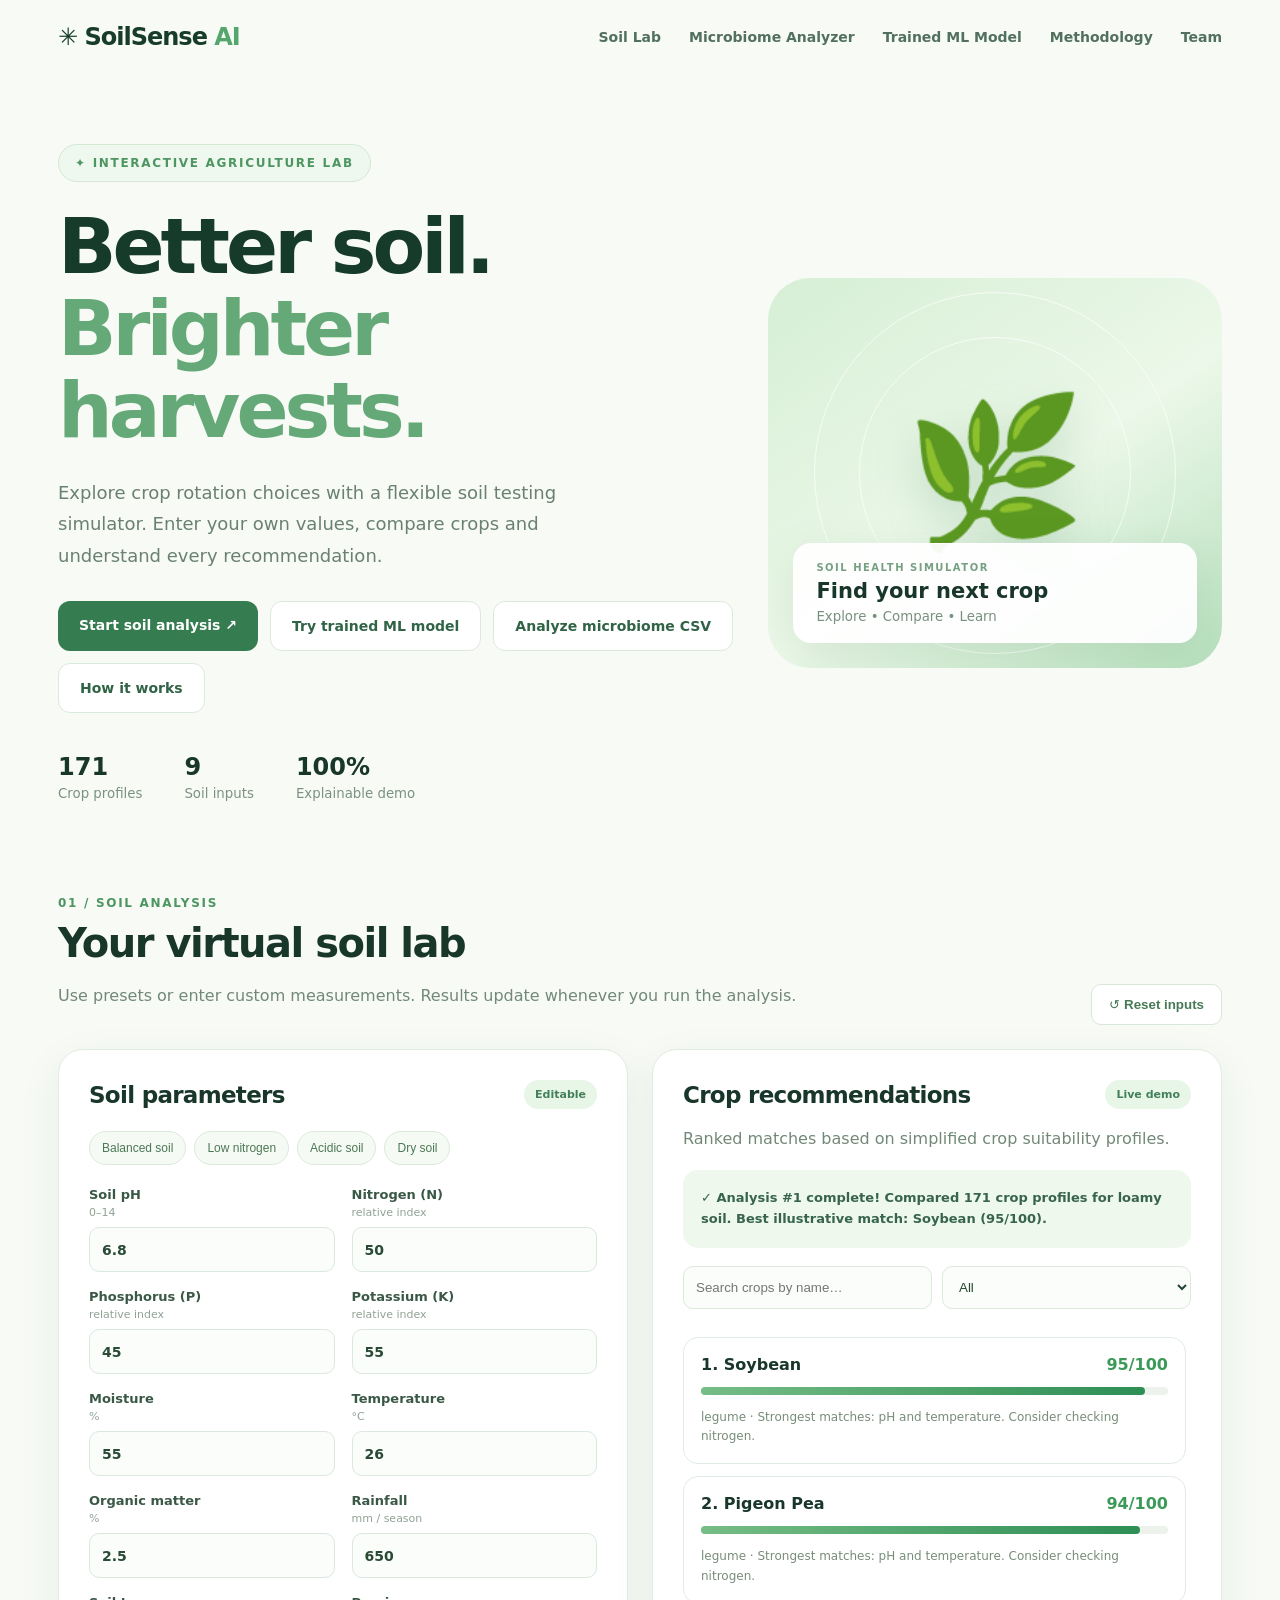
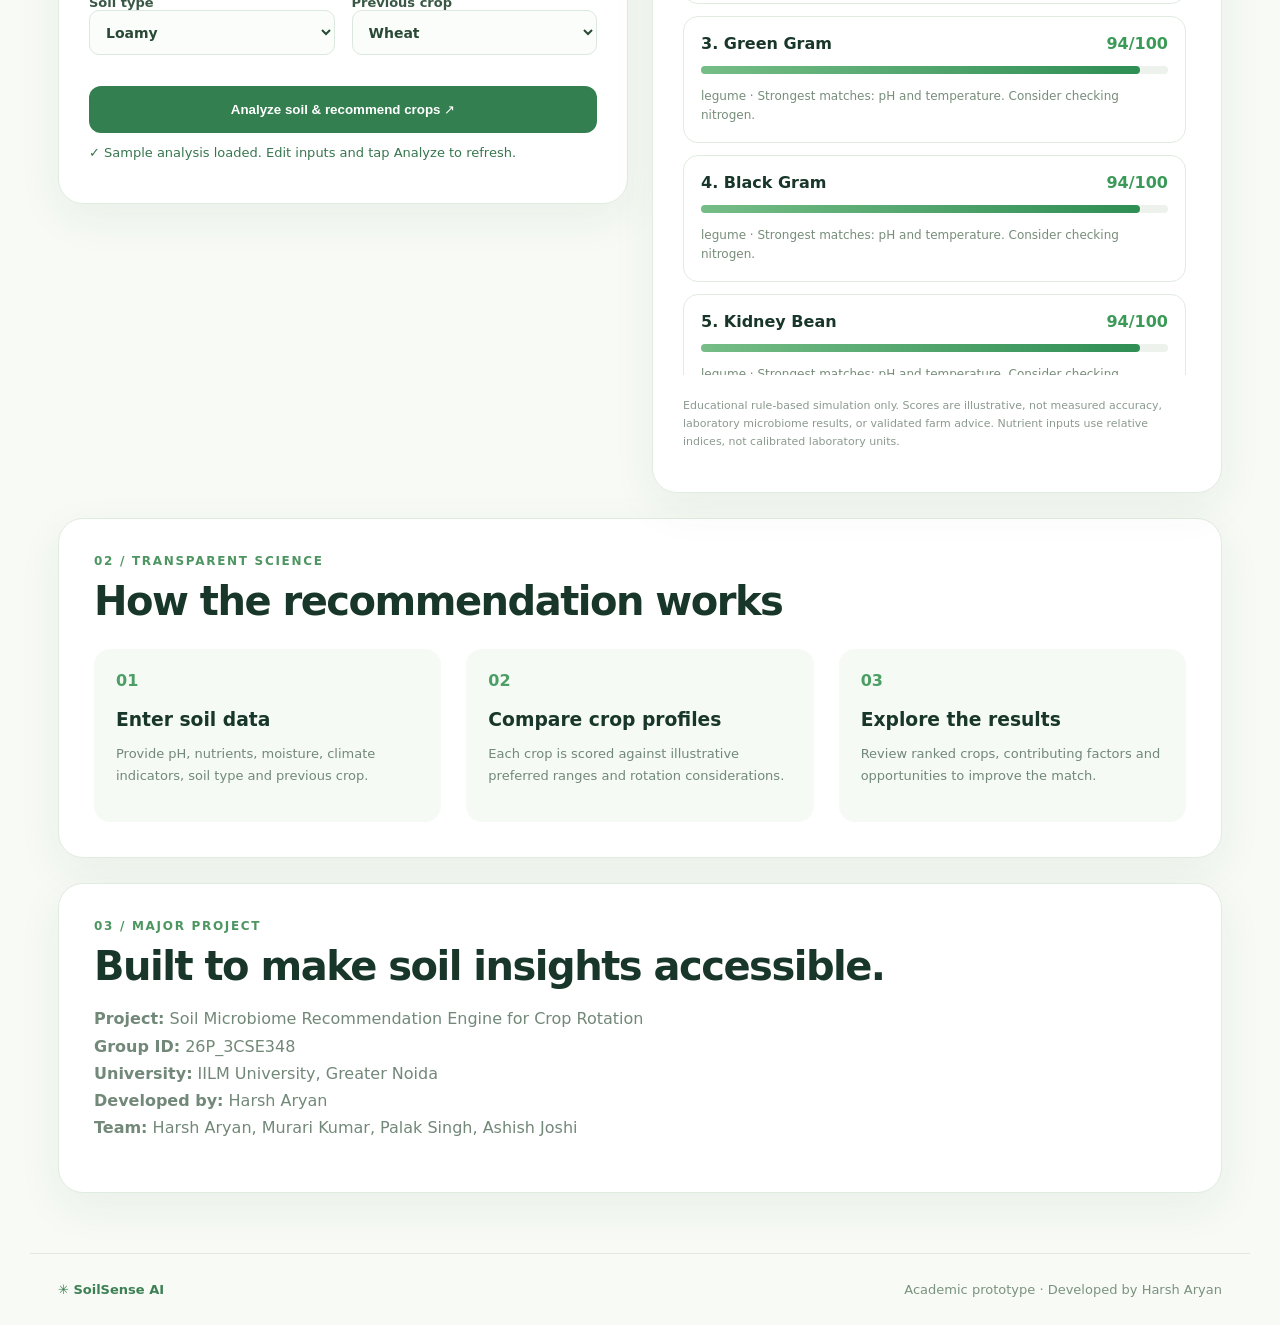
==== commit cc12fad2: "Link trained crop ML classifier from homepage" ====
--- a/index.html
+++ b/index.html
@@ -1 +1 @@
-<!doctype html><html lang="en"><head><meta charset="utf-8"><meta name="viewport" content="width=device-width,initial-scale=1"><meta name="theme-color" content="#f5faf4"><title>SoilSense AI — Smart Crop Rotation Lab</title><link rel="stylesheet" href="style.css?v=8"></head><body><header><a class="logo" href="#">✳ SoilSense <span>AI</span></a><nav><a href="#lab">Soil Lab</a><a href="microbiome.html">Microbiome Analyzer</a><a href="#method">Methodology</a><a href="#team">Team</a></nav></header><main><section class="hero"><div class="hero-copy"><div class="pill">✦ INTERACTIVE AGRICULTURE LAB</div><h1>Better soil.<br><em>Brighter harvests.</em></h1><p>Explore crop rotation choices with a flexible soil testing simulator. Enter your own values, compare crops and understand every recommendation.</p><div class="hero-actions"><a class="primary" href="#lab">Start soil analysis ↗</a><a class="secondary" href="microbiome.html">Analyze microbiome CSV</a><a class="secondary" href="#method">How it works</a></div><div class="stats"><div><b>171</b><small>Crop profiles</small></div><div><b>9</b><small>Soil inputs</small></div><div><b>100%</b><small>Explainable demo</small></div></div></div><div class="hero-art"><div class="orb">🌿</div><div class="float-card"><span>SOIL HEALTH SIMULATOR</span><strong>Find your next crop</strong><small>Explore • Compare • Learn</small></div></div></section><section class="lab-heading" id="lab"><div><div class="eyebrow">01 / SOIL ANALYSIS</div><h2>Your virtual soil lab</h2><p>Use presets or enter custom measurements. Results update whenever you run the analysis.</p></div><button class="outline" id="reset" type="button">↺ Reset inputs</button></section><section class="workspace"><div class="form-card"><div class="card-heading"><h3>Soil parameters</h3><span class="tag">Editable</span></div><div class="preset-row"><button type="button" data-preset="balanced">Balanced soil</button><button type="button" data-preset="lowN">Low nitrogen</button><button type="button" data-preset="acidic">Acidic soil</button><button type="button" data-preset="dry">Dry soil</button></div><div class="fields"><label>Soil pH <small>0–14</small><input id="ph" type="number" min="0" max="14" step=".1" value="6.8"></label><label>Nitrogen (N) <small>relative index</small><input id="n" type="number" min="0" step="1" value="50"></label><label>Phosphorus (P) <small>relative index</small><input id="p" type="number" min="0" step="1" value="45"></label><label>Potassium (K) <small>relative index</small><input id="k" type="number" min="0" step="1" value="55"></label><label>Moisture <small>%</small><input id="moisture" type="number" min="0" max="100" step="1" value="55"></label><label>Temperature <small>°C</small><input id="temp" type="number" step=".1" value="26"></label><label>Organic matter <small>%</small><input id="organic" type="number" min="0" max="100" step=".1" value="2.5"></label><label>Rainfall <small>mm / season</small><input id="rainfall" type="number" min="0" step="1" value="650"></label><label>Soil type<select id="soil"><option>Loamy</option><option>Clay</option><option>Sandy</option><option>Silty</option><option>Black</option><option>Alluvial</option></select></label><label>Previous crop<select id="previous"><option>Wheat</option><option>Rice</option><option>Maize</option><option>Chickpea</option><option>Mustard</option><option>Potato</option><option>Soybean</option><option>Groundnut</option><option>Other / None</option></select></label></div><p id="error" class="error" role="alert"></p><button id="run" class="run" type="button">Analyze soil & recommend crops ↗</button><p id="analysisStatus" role="status" aria-live="polite" style="font-size:13px;color:#37764e;margin-top:12px">Ready to analyze your soil.</p></div><div class="result-card"><div class="card-heading"><h3>Crop recommendations</h3><span class="tag">Live demo</span></div><p class="muted">Ranked matches based on simplified crop suitability profiles.</p><div id="summary" class="summary"></div><div class="crop-controls"><input id="cropSearch" type="search" placeholder="Search crops by name…" aria-label="Search crops"><select id="cropCategory" aria-label="Filter crop category"><option>All</option><option value="cereal">Cereal</option><option value="legume">Legume</option><option value="vegetable">Vegetable</option><option value="fruit">Fruit</option><option value="oilseed">Oilseed</option><option value="spice">Spice</option><option value="cash crop">Cash crop</option><option value="herb">Herb</option><option value="flower">Flower</option><option value="fiber">Fiber</option></select></div><div id="recommendations"></div><p class="disclaimer">Educational rule-based simulation only. Scores are illustrative, not measured accuracy, laboratory microbiome results, or validated farm advice. Nutrient inputs use relative indices, not calibrated laboratory units.</p></div></section><section class="section-card" id="method"><div class="eyebrow">02 / TRANSPARENT SCIENCE</div><h2>How the recommendation works</h2><div class="steps"><div><span>01</span><h3>Enter soil data</h3><p>Provide pH, nutrients, moisture, climate indicators, soil type and previous crop.</p></div><div><span>02</span><h3>Compare crop profiles</h3><p>Each crop is scored against illustrative preferred ranges and rotation considerations.</p></div><div><span>03</span><h3>Explore the results</h3><p>Review ranked crops, contributing factors and opportunities to improve the match.</p></div></div></section><section class="section-card" id="team"><div class="eyebrow">03 / MAJOR PROJECT</div><h2>Built to make soil insights accessible.</h2><p><b>Project:</b> Soil Microbiome Recommendation Engine for Crop Rotation<br><b>Group ID:</b> 26P_3CSE348<br><b>University:</b> IILM University, Greater Noida<br><b>Developed by:</b> Harsh Aryan<br><b>Team:</b> Harsh Aryan, Murari Kumar, Palak Singh, Ashish Joshi</p></section></main><footer><b>✳ SoilSense AI</b><span>Academic prototype · Developed by Harsh Aryan</span></footer><script src="script.js?v=8"></script></body></html>+<!doctype html><html lang="en"><head><meta charset="utf-8"><meta name="viewport" content="width=device-width,initial-scale=1"><meta name="theme-color" content="#f5faf4"><title>SoilSense AI — Smart Crop Rotation Lab</title><link rel="stylesheet" href="style.css?v=8"></head><body><header><a class="logo" href="#">✳ SoilSense <span>AI</span></a><nav><a href="#lab">Soil Lab</a><a href="microbiome.html">Microbiome Analyzer</a><a href="ml.html">Trained ML Model</a><a href="#method">Methodology</a><a href="#team">Team</a></nav></header><main><section class="hero"><div class="hero-copy"><div class="pill">✦ INTERACTIVE AGRICULTURE LAB</div><h1>Better soil.<br><em>Brighter harvests.</em></h1><p>Explore crop rotation choices with a flexible soil testing simulator. Enter your own values, compare crops and understand every recommendation.</p><div class="hero-actions"><a class="primary" href="#lab">Start soil analysis ↗</a><a class="secondary" href="ml.html">Try trained ML model</a><a class="secondary" href="microbiome.html">Analyze microbiome CSV</a><a class="secondary" href="#method">How it works</a></div><div class="stats"><div><b>171</b><small>Crop profiles</small></div><div><b>9</b><small>Soil inputs</small></div><div><b>100%</b><small>Explainable demo</small></div></div></div><div class="hero-art"><div class="orb">🌿</div><div class="float-card"><span>SOIL HEALTH SIMULATOR</span><strong>Find your next crop</strong><small>Explore • Compare • Learn</small></div></div></section><section class="lab-heading" id="lab"><div><div class="eyebrow">01 / SOIL ANALYSIS</div><h2>Your virtual soil lab</h2><p>Use presets or enter custom measurements. Results update whenever you run the analysis.</p></div><button class="outline" id="reset" type="button">↺ Reset inputs</button></section><section class="workspace"><div class="form-card"><div class="card-heading"><h3>Soil parameters</h3><span class="tag">Editable</span></div><div class="preset-row"><button type="button" data-preset="balanced">Balanced soil</button><button type="button" data-preset="lowN">Low nitrogen</button><button type="button" data-preset="acidic">Acidic soil</button><button type="button" data-preset="dry">Dry soil</button></div><div class="fields"><label>Soil pH <small>0–14</small><input id="ph" type="number" min="0" max="14" step=".1" value="6.8"></label><label>Nitrogen (N) <small>relative index</small><input id="n" type="number" min="0" step="1" value="50"></label><label>Phosphorus (P) <small>relative index</small><input id="p" type="number" min="0" step="1" value="45"></label><label>Potassium (K) <small>relative index</small><input id="k" type="number" min="0" step="1" value="55"></label><label>Moisture <small>%</small><input id="moisture" type="number" min="0" max="100" step="1" value="55"></label><label>Temperature <small>°C</small><input id="temp" type="number" step=".1" value="26"></label><label>Organic matter <small>%</small><input id="organic" type="number" min="0" max="100" step=".1" value="2.5"></label><label>Rainfall <small>mm / season</small><input id="rainfall" type="number" min="0" step="1" value="650"></label><label>Soil type<select id="soil"><option>Loamy</option><option>Clay</option><option>Sandy</option><option>Silty</option><option>Black</option><option>Alluvial</option></select></label><label>Previous crop<select id="previous"><option>Wheat</option><option>Rice</option><option>Maize</option><option>Chickpea</option><option>Mustard</option><option>Potato</option><option>Soybean</option><option>Groundnut</option><option>Other / None</option></select></label></div><p id="error" class="error" role="alert"></p><button id="run" class="run" type="button">Analyze soil & recommend crops ↗</button><p id="analysisStatus" role="status" aria-live="polite" style="font-size:13px;color:#37764e;margin-top:12px">Ready to analyze your soil.</p></div><div class="result-card"><div class="card-heading"><h3>Crop recommendations</h3><span class="tag">Live demo</span></div><p class="muted">Ranked matches based on simplified crop suitability profiles.</p><div id="summary" class="summary"></div><div class="crop-controls"><input id="cropSearch" type="search" placeholder="Search crops by name…" aria-label="Search crops"><select id="cropCategory" aria-label="Filter crop category"><option>All</option><option value="cereal">Cereal</option><option value="legume">Legume</option><option value="vegetable">Vegetable</option><option value="fruit">Fruit</option><option value="oilseed">Oilseed</option><option value="spice">Spice</option><option value="cash crop">Cash crop</option><option value="herb">Herb</option><option value="flower">Flower</option><option value="fiber">Fiber</option></select></div><div id="recommendations"></div><p class="disclaimer">Educational rule-based simulation only. Scores are illustrative, not measured accuracy, laboratory microbiome results, or validated farm advice. Nutrient inputs use relative indices, not calibrated laboratory units.</p></div></section><section class="section-card" id="method"><div class="eyebrow">02 / TRANSPARENT SCIENCE</div><h2>How the recommendation works</h2><div class="steps"><div><span>01</span><h3>Enter soil data</h3><p>Provide pH, nutrients, moisture, climate indicators, soil type and previous crop.</p></div><div><span>02</span><h3>Compare crop profiles</h3><p>Each crop is scored against illustrative preferred ranges and rotation considerations.</p></div><div><span>03</span><h3>Explore the results</h3><p>Review ranked crops, contributing factors and opportunities to improve the match.</p></div></div></section><section class="section-card" id="team"><div class="eyebrow">03 / MAJOR PROJECT</div><h2>Built to make soil insights accessible.</h2><p><b>Project:</b> Soil Microbiome Recommendation Engine for Crop Rotation<br><b>Group ID:</b> 26P_3CSE348<br><b>University:</b> IILM University, Greater Noida<br><b>Developed by:</b> Harsh Aryan<br><b>Team:</b> Harsh Aryan, Murari Kumar, Palak Singh, Ashish Joshi</p></section></main><footer><b>✳ SoilSense AI</b><span>Academic prototype · Developed by Harsh Aryan</span></footer><script src="script.js?v=8"></script></body></html>
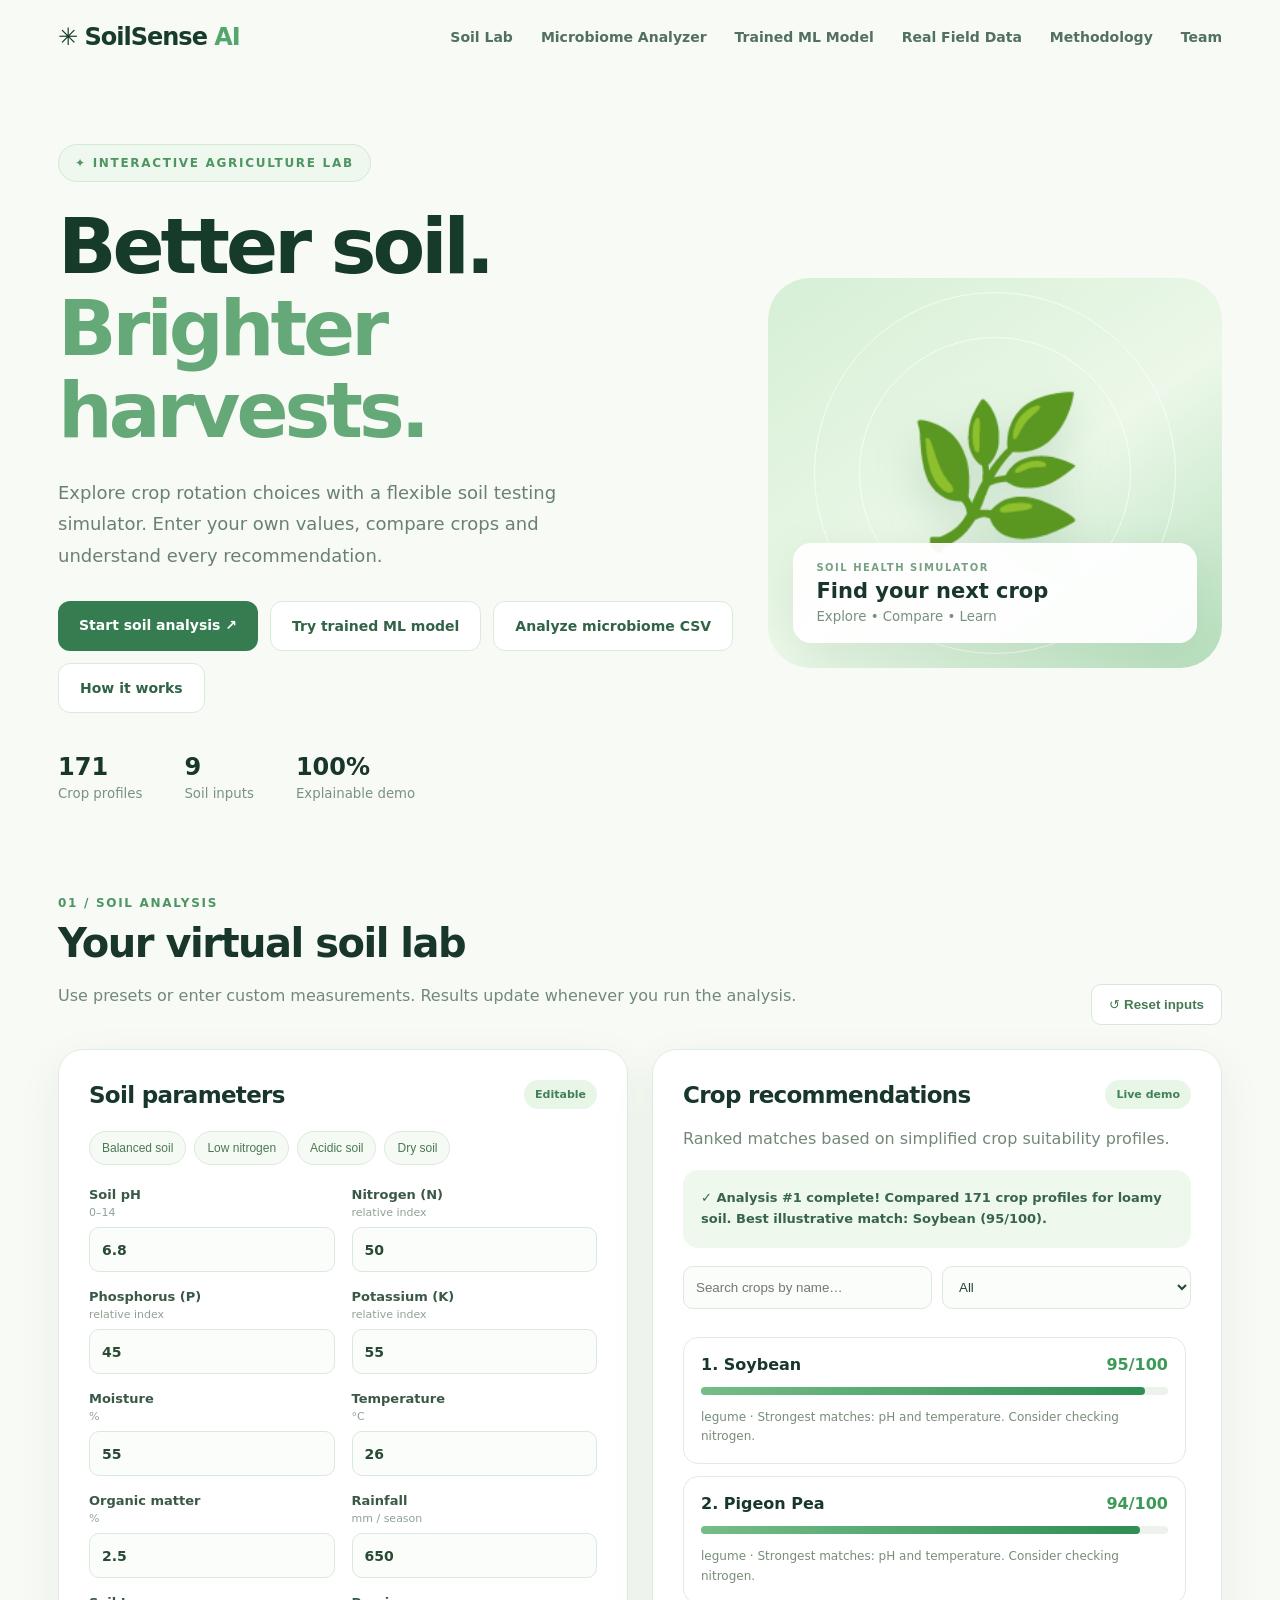
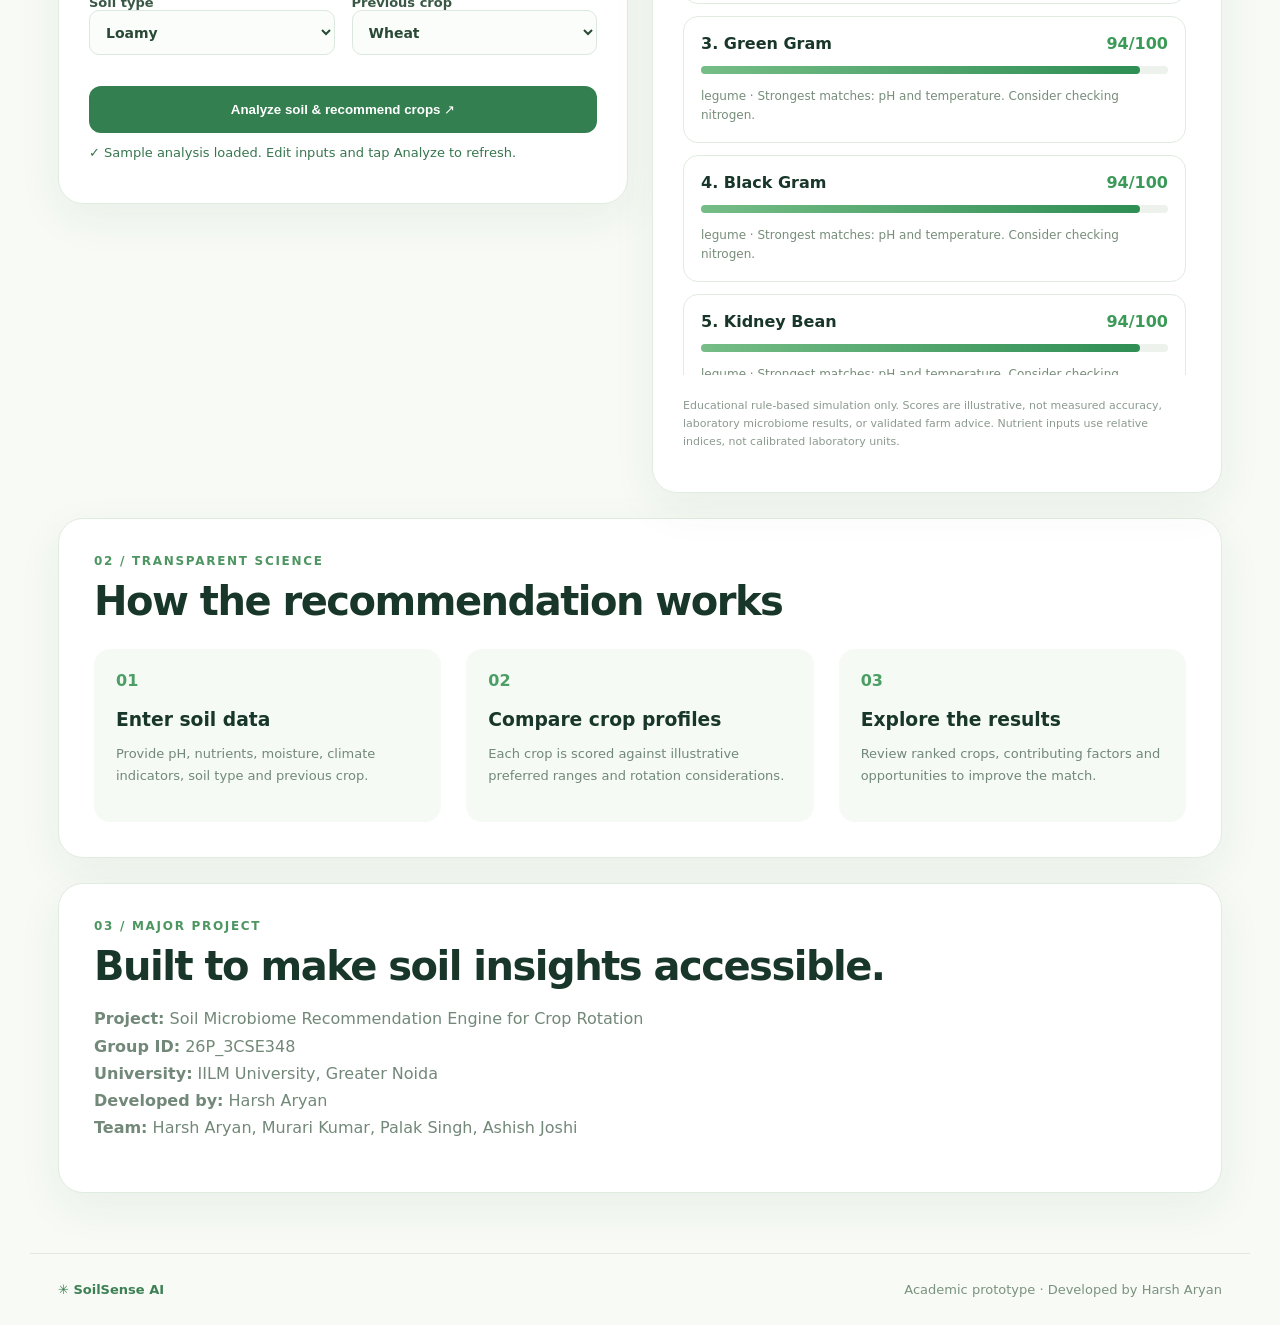
==== commit b20c7f44: "Add real field dataset explorer navigation" ====
--- a/index.html
+++ b/index.html
@@ -1 +1 @@
-<!doctype html><html lang="en"><head><meta charset="utf-8"><meta name="viewport" content="width=device-width,initial-scale=1"><meta name="theme-color" content="#f5faf4"><title>SoilSense AI — Smart Crop Rotation Lab</title><link rel="stylesheet" href="style.css?v=8"></head><body><header><a class="logo" href="#">✳ SoilSense <span>AI</span></a><nav><a href="#lab">Soil Lab</a><a href="microbiome.html">Microbiome Analyzer</a><a href="ml.html">Trained ML Model</a><a href="#method">Methodology</a><a href="#team">Team</a></nav></header><main><section class="hero"><div class="hero-copy"><div class="pill">✦ INTERACTIVE AGRICULTURE LAB</div><h1>Better soil.<br><em>Brighter harvests.</em></h1><p>Explore crop rotation choices with a flexible soil testing simulator. Enter your own values, compare crops and understand every recommendation.</p><div class="hero-actions"><a class="primary" href="#lab">Start soil analysis ↗</a><a class="secondary" href="ml.html">Try trained ML model</a><a class="secondary" href="microbiome.html">Analyze microbiome CSV</a><a class="secondary" href="#method">How it works</a></div><div class="stats"><div><b>171</b><small>Crop profiles</small></div><div><b>9</b><small>Soil inputs</small></div><div><b>100%</b><small>Explainable demo</small></div></div></div><div class="hero-art"><div class="orb">🌿</div><div class="float-card"><span>SOIL HEALTH SIMULATOR</span><strong>Find your next crop</strong><small>Explore • Compare • Learn</small></div></div></section><section class="lab-heading" id="lab"><div><div class="eyebrow">01 / SOIL ANALYSIS</div><h2>Your virtual soil lab</h2><p>Use presets or enter custom measurements. Results update whenever you run the analysis.</p></div><button class="outline" id="reset" type="button">↺ Reset inputs</button></section><section class="workspace"><div class="form-card"><div class="card-heading"><h3>Soil parameters</h3><span class="tag">Editable</span></div><div class="preset-row"><button type="button" data-preset="balanced">Balanced soil</button><button type="button" data-preset="lowN">Low nitrogen</button><button type="button" data-preset="acidic">Acidic soil</button><button type="button" data-preset="dry">Dry soil</button></div><div class="fields"><label>Soil pH <small>0–14</small><input id="ph" type="number" min="0" max="14" step=".1" value="6.8"></label><label>Nitrogen (N) <small>relative index</small><input id="n" type="number" min="0" step="1" value="50"></label><label>Phosphorus (P) <small>relative index</small><input id="p" type="number" min="0" step="1" value="45"></label><label>Potassium (K) <small>relative index</small><input id="k" type="number" min="0" step="1" value="55"></label><label>Moisture <small>%</small><input id="moisture" type="number" min="0" max="100" step="1" value="55"></label><label>Temperature <small>°C</small><input id="temp" type="number" step=".1" value="26"></label><label>Organic matter <small>%</small><input id="organic" type="number" min="0" max="100" step=".1" value="2.5"></label><label>Rainfall <small>mm / season</small><input id="rainfall" type="number" min="0" step="1" value="650"></label><label>Soil type<select id="soil"><option>Loamy</option><option>Clay</option><option>Sandy</option><option>Silty</option><option>Black</option><option>Alluvial</option></select></label><label>Previous crop<select id="previous"><option>Wheat</option><option>Rice</option><option>Maize</option><option>Chickpea</option><option>Mustard</option><option>Potato</option><option>Soybean</option><option>Groundnut</option><option>Other / None</option></select></label></div><p id="error" class="error" role="alert"></p><button id="run" class="run" type="button">Analyze soil & recommend crops ↗</button><p id="analysisStatus" role="status" aria-live="polite" style="font-size:13px;color:#37764e;margin-top:12px">Ready to analyze your soil.</p></div><div class="result-card"><div class="card-heading"><h3>Crop recommendations</h3><span class="tag">Live demo</span></div><p class="muted">Ranked matches based on simplified crop suitability profiles.</p><div id="summary" class="summary"></div><div class="crop-controls"><input id="cropSearch" type="search" placeholder="Search crops by name…" aria-label="Search crops"><select id="cropCategory" aria-label="Filter crop category"><option>All</option><option value="cereal">Cereal</option><option value="legume">Legume</option><option value="vegetable">Vegetable</option><option value="fruit">Fruit</option><option value="oilseed">Oilseed</option><option value="spice">Spice</option><option value="cash crop">Cash crop</option><option value="herb">Herb</option><option value="flower">Flower</option><option value="fiber">Fiber</option></select></div><div id="recommendations"></div><p class="disclaimer">Educational rule-based simulation only. Scores are illustrative, not measured accuracy, laboratory microbiome results, or validated farm advice. Nutrient inputs use relative indices, not calibrated laboratory units.</p></div></section><section class="section-card" id="method"><div class="eyebrow">02 / TRANSPARENT SCIENCE</div><h2>How the recommendation works</h2><div class="steps"><div><span>01</span><h3>Enter soil data</h3><p>Provide pH, nutrients, moisture, climate indicators, soil type and previous crop.</p></div><div><span>02</span><h3>Compare crop profiles</h3><p>Each crop is scored against illustrative preferred ranges and rotation considerations.</p></div><div><span>03</span><h3>Explore the results</h3><p>Review ranked crops, contributing factors and opportunities to improve the match.</p></div></div></section><section class="section-card" id="team"><div class="eyebrow">03 / MAJOR PROJECT</div><h2>Built to make soil insights accessible.</h2><p><b>Project:</b> Soil Microbiome Recommendation Engine for Crop Rotation<br><b>Group ID:</b> 26P_3CSE348<br><b>University:</b> IILM University, Greater Noida<br><b>Developed by:</b> Harsh Aryan<br><b>Team:</b> Harsh Aryan, Murari Kumar, Palak Singh, Ashish Joshi</p></section></main><footer><b>✳ SoilSense AI</b><span>Academic prototype · Developed by Harsh Aryan</span></footer><script src="script.js?v=8"></script></body></html>+<!doctype html><html lang="en"><head><meta charset="utf-8"><meta name="viewport" content="width=device-width,initial-scale=1"><meta name="theme-color" content="#f5faf4"><title>SoilSense AI — Smart Crop Rotation Lab</title><link rel="stylesheet" href="style.css?v=8"></head><body><header><a class="logo" href="#">✳ SoilSense <span>AI</span></a><nav><a href="#lab">Soil Lab</a><a href="microbiome.html">Microbiome Analyzer</a><a href="ml.html">Trained ML Model</a><a href="field-data.html">Real Field Data</a><a href="#method">Methodology</a><a href="#team">Team</a></nav></header><main><section class="hero"><div class="hero-copy"><div class="pill">✦ INTERACTIVE AGRICULTURE LAB</div><h1>Better soil.<br><em>Brighter harvests.</em></h1><p>Explore crop rotation choices with a flexible soil testing simulator. Enter your own values, compare crops and understand every recommendation.</p><div class="hero-actions"><a class="primary" href="#lab">Start soil analysis ↗</a><a class="secondary" href="ml.html">Try trained ML model</a><a class="secondary" href="microbiome.html">Analyze microbiome CSV</a><a class="secondary" href="#method">How it works</a></div><div class="stats"><div><b>171</b><small>Crop profiles</small></div><div><b>9</b><small>Soil inputs</small></div><div><b>100%</b><small>Explainable demo</small></div></div></div><div class="hero-art"><div class="orb">🌿</div><div class="float-card"><span>SOIL HEALTH SIMULATOR</span><strong>Find your next crop</strong><small>Explore • Compare • Learn</small></div></div></section><section class="lab-heading" id="lab"><div><div class="eyebrow">01 / SOIL ANALYSIS</div><h2>Your virtual soil lab</h2><p>Use presets or enter custom measurements. Results update whenever you run the analysis.</p></div><button class="outline" id="reset" type="button">↺ Reset inputs</button></section><section class="workspace"><div class="form-card"><div class="card-heading"><h3>Soil parameters</h3><span class="tag">Editable</span></div><div class="preset-row"><button type="button" data-preset="balanced">Balanced soil</button><button type="button" data-preset="lowN">Low nitrogen</button><button type="button" data-preset="acidic">Acidic soil</button><button type="button" data-preset="dry">Dry soil</button></div><div class="fields"><label>Soil pH <small>0–14</small><input id="ph" type="number" min="0" max="14" step=".1" value="6.8"></label><label>Nitrogen (N) <small>relative index</small><input id="n" type="number" min="0" step="1" value="50"></label><label>Phosphorus (P) <small>relative index</small><input id="p" type="number" min="0" step="1" value="45"></label><label>Potassium (K) <small>relative index</small><input id="k" type="number" min="0" step="1" value="55"></label><label>Moisture <small>%</small><input id="moisture" type="number" min="0" max="100" step="1" value="55"></label><label>Temperature <small>°C</small><input id="temp" type="number" step=".1" value="26"></label><label>Organic matter <small>%</small><input id="organic" type="number" min="0" max="100" step=".1" value="2.5"></label><label>Rainfall <small>mm / season</small><input id="rainfall" type="number" min="0" step="1" value="650"></label><label>Soil type<select id="soil"><option>Loamy</option><option>Clay</option><option>Sandy</option><option>Silty</option><option>Black</option><option>Alluvial</option></select></label><label>Previous crop<select id="previous"><option>Wheat</option><option>Rice</option><option>Maize</option><option>Chickpea</option><option>Mustard</option><option>Potato</option><option>Soybean</option><option>Groundnut</option><option>Other / None</option></select></label></div><p id="error" class="error" role="alert"></p><button id="run" class="run" type="button">Analyze soil & recommend crops ↗</button><p id="analysisStatus" role="status" aria-live="polite" style="font-size:13px;color:#37764e;margin-top:12px">Ready to analyze your soil.</p></div><div class="result-card"><div class="card-heading"><h3>Crop recommendations</h3><span class="tag">Live demo</span></div><p class="muted">Ranked matches based on simplified crop suitability profiles.</p><div id="summary" class="summary"></div><div class="crop-controls"><input id="cropSearch" type="search" placeholder="Search crops by name…" aria-label="Search crops"><select id="cropCategory" aria-label="Filter crop category"><option>All</option><option value="cereal">Cereal</option><option value="legume">Legume</option><option value="vegetable">Vegetable</option><option value="fruit">Fruit</option><option value="oilseed">Oilseed</option><option value="spice">Spice</option><option value="cash crop">Cash crop</option><option value="herb">Herb</option><option value="flower">Flower</option><option value="fiber">Fiber</option></select></div><div id="recommendations"></div><p class="disclaimer">Educational rule-based simulation only. Scores are illustrative, not measured accuracy, laboratory microbiome results, or validated farm advice. Nutrient inputs use relative indices, not calibrated laboratory units.</p></div></section><section class="section-card" id="method"><div class="eyebrow">02 / TRANSPARENT SCIENCE</div><h2>How the recommendation works</h2><div class="steps"><div><span>01</span><h3>Enter soil data</h3><p>Provide pH, nutrients, moisture, climate indicators, soil type and previous crop.</p></div><div><span>02</span><h3>Compare crop profiles</h3><p>Each crop is scored against illustrative preferred ranges and rotation considerations.</p></div><div><span>03</span><h3>Explore the results</h3><p>Review ranked crops, contributing factors and opportunities to improve the match.</p></div></div></section><section class="section-card" id="team"><div class="eyebrow">03 / MAJOR PROJECT</div><h2>Built to make soil insights accessible.</h2><p><b>Project:</b> Soil Microbiome Recommendation Engine for Crop Rotation<br><b>Group ID:</b> 26P_3CSE348<br><b>University:</b> IILM University, Greater Noida<br><b>Developed by:</b> Harsh Aryan<br><b>Team:</b> Harsh Aryan, Murari Kumar, Palak Singh, Ashish Joshi</p></section></main><footer><b>✳ SoilSense AI</b><span>Academic prototype · Developed by Harsh Aryan</span></footer><script src="script.js?v=8"></script></body></html>
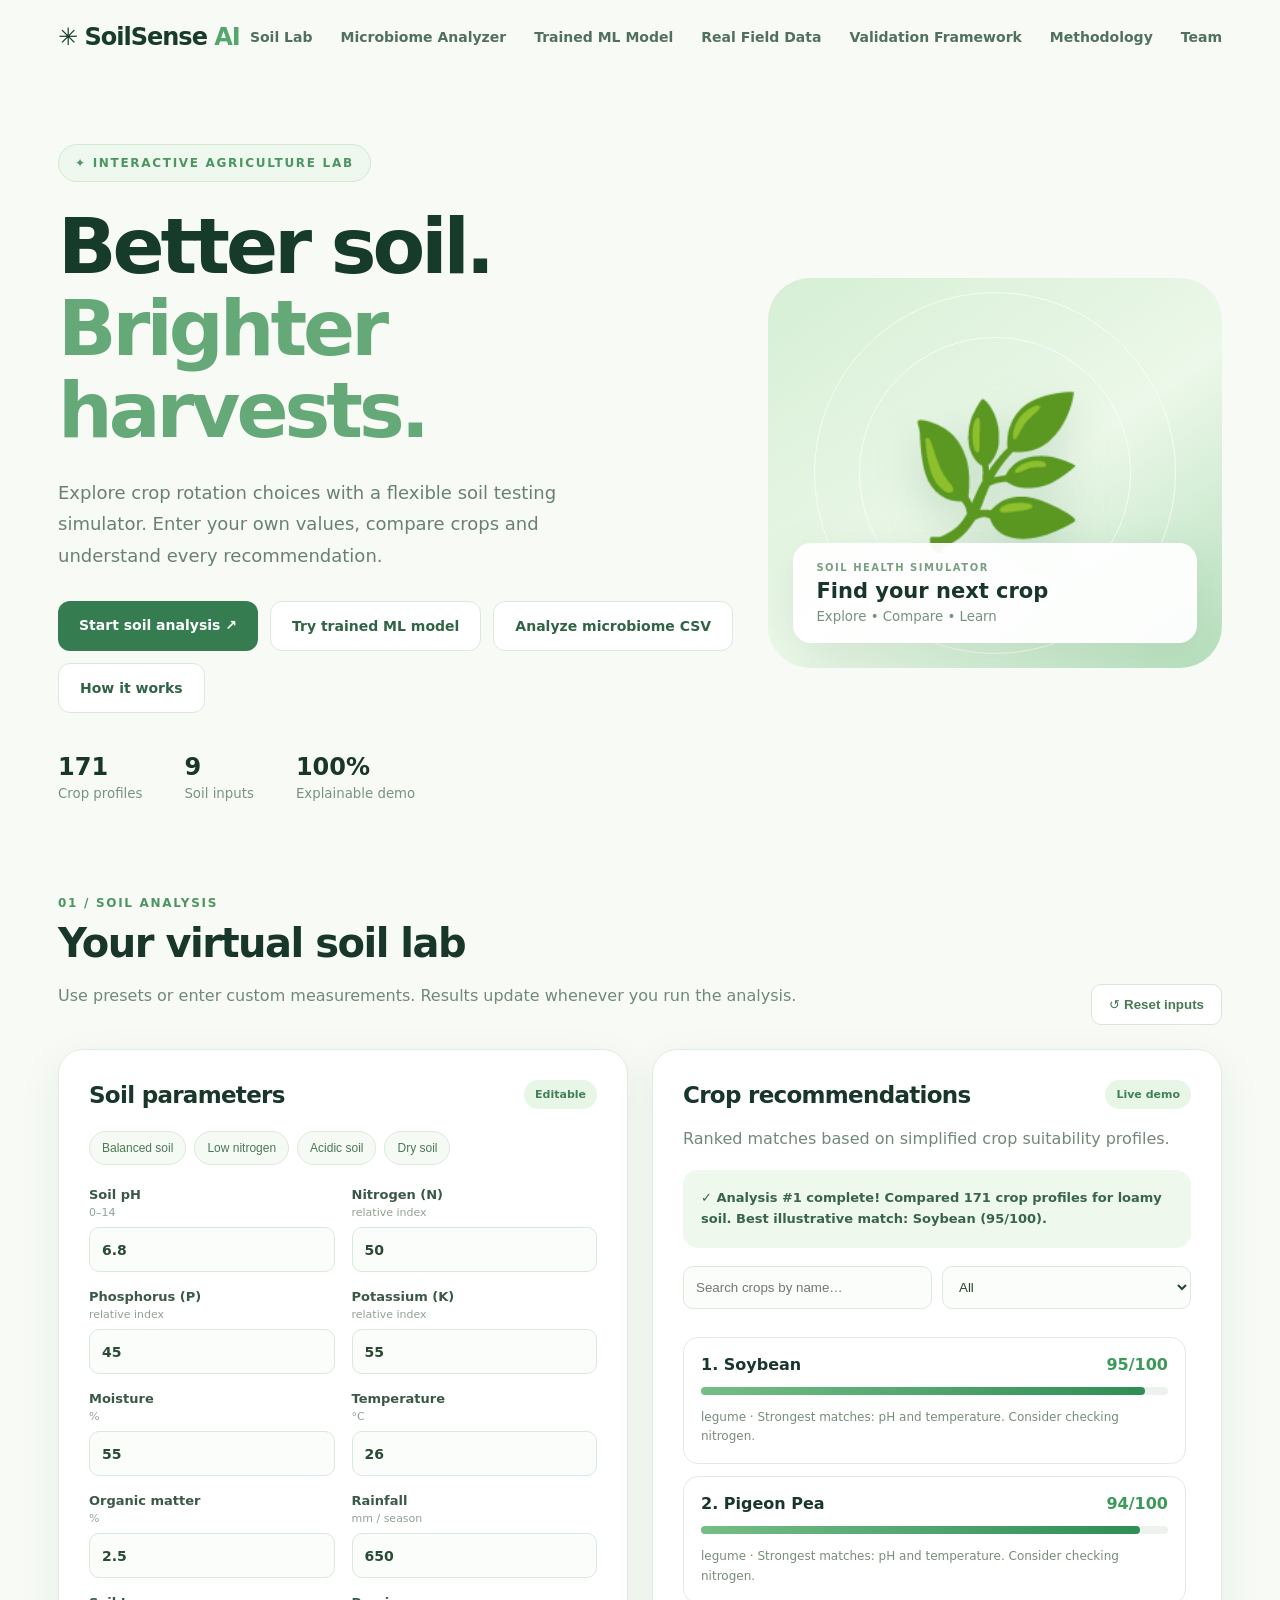
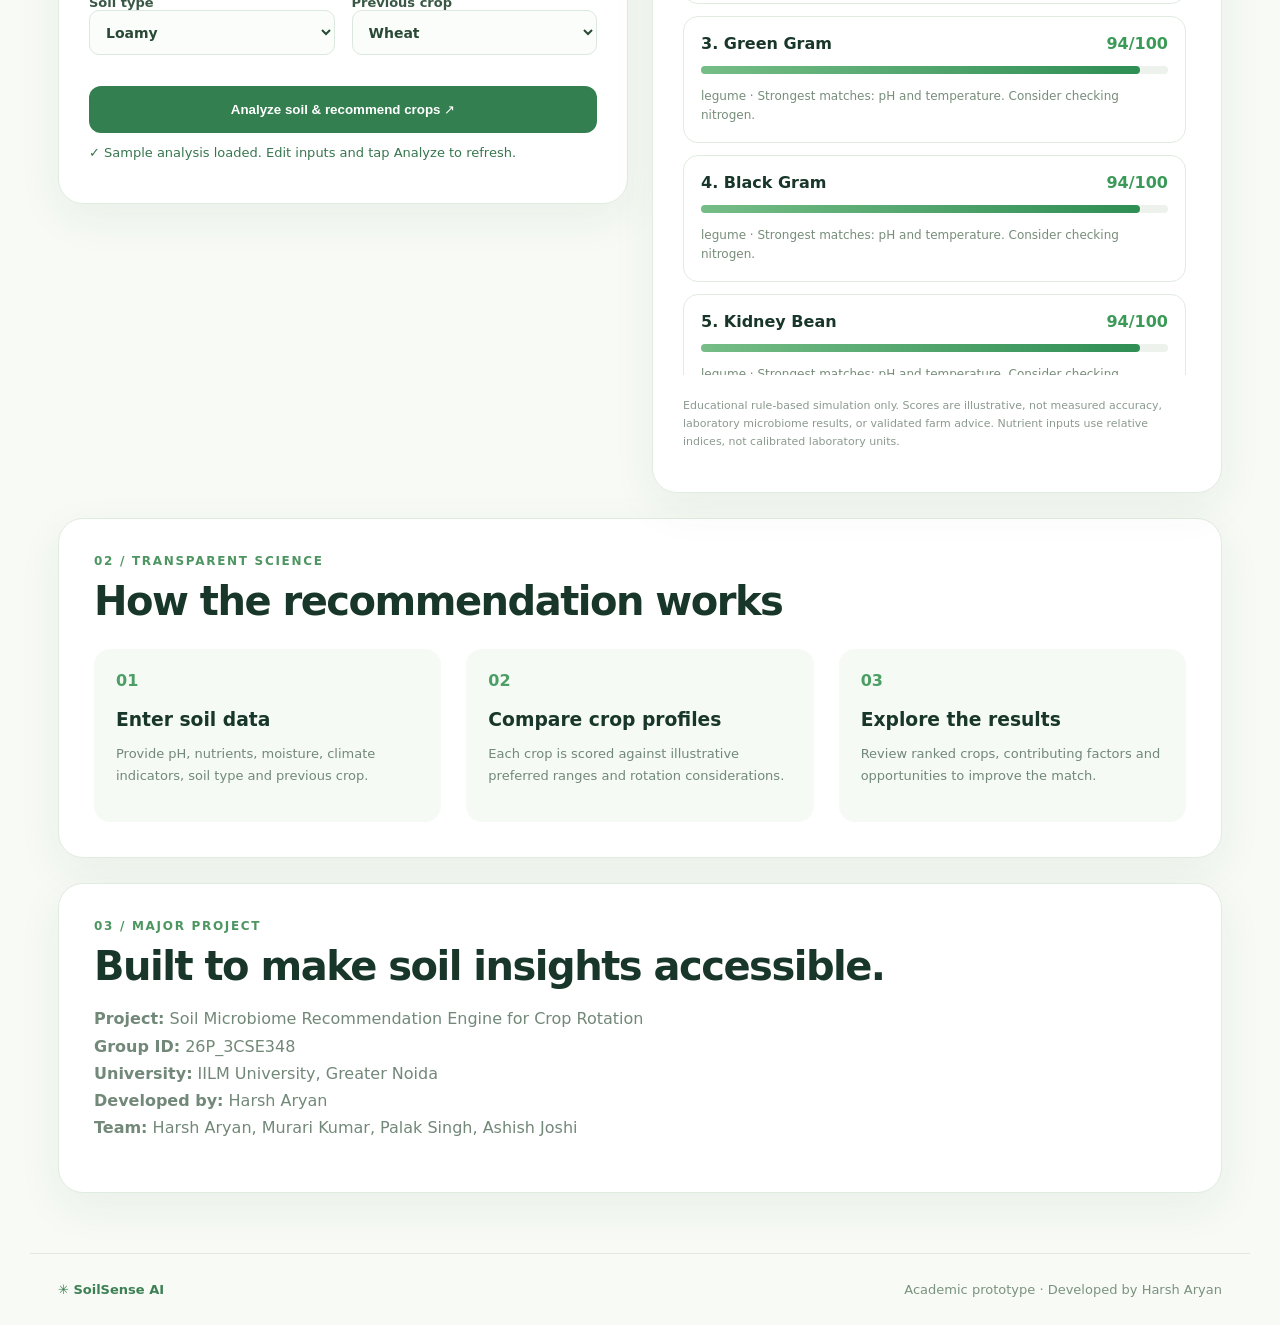
==== commit a4d6b158: "Expose faculty-aligned microbiome validation module" ====
--- a/index.html
+++ b/index.html
@@ -1 +1 @@
-<!doctype html><html lang="en"><head><meta charset="utf-8"><meta name="viewport" content="width=device-width,initial-scale=1"><meta name="theme-color" content="#f5faf4"><title>SoilSense AI — Smart Crop Rotation Lab</title><link rel="stylesheet" href="style.css?v=8"></head><body><header><a class="logo" href="#">✳ SoilSense <span>AI</span></a><nav><a href="#lab">Soil Lab</a><a href="microbiome.html">Microbiome Analyzer</a><a href="ml.html">Trained ML Model</a><a href="field-data.html">Real Field Data</a><a href="#method">Methodology</a><a href="#team">Team</a></nav></header><main><section class="hero"><div class="hero-copy"><div class="pill">✦ INTERACTIVE AGRICULTURE LAB</div><h1>Better soil.<br><em>Brighter harvests.</em></h1><p>Explore crop rotation choices with a flexible soil testing simulator. Enter your own values, compare crops and understand every recommendation.</p><div class="hero-actions"><a class="primary" href="#lab">Start soil analysis ↗</a><a class="secondary" href="ml.html">Try trained ML model</a><a class="secondary" href="microbiome.html">Analyze microbiome CSV</a><a class="secondary" href="#method">How it works</a></div><div class="stats"><div><b>171</b><small>Crop profiles</small></div><div><b>9</b><small>Soil inputs</small></div><div><b>100%</b><small>Explainable demo</small></div></div></div><div class="hero-art"><div class="orb">🌿</div><div class="float-card"><span>SOIL HEALTH SIMULATOR</span><strong>Find your next crop</strong><small>Explore • Compare • Learn</small></div></div></section><section class="lab-heading" id="lab"><div><div class="eyebrow">01 / SOIL ANALYSIS</div><h2>Your virtual soil lab</h2><p>Use presets or enter custom measurements. Results update whenever you run the analysis.</p></div><button class="outline" id="reset" type="button">↺ Reset inputs</button></section><section class="workspace"><div class="form-card"><div class="card-heading"><h3>Soil parameters</h3><span class="tag">Editable</span></div><div class="preset-row"><button type="button" data-preset="balanced">Balanced soil</button><button type="button" data-preset="lowN">Low nitrogen</button><button type="button" data-preset="acidic">Acidic soil</button><button type="button" data-preset="dry">Dry soil</button></div><div class="fields"><label>Soil pH <small>0–14</small><input id="ph" type="number" min="0" max="14" step=".1" value="6.8"></label><label>Nitrogen (N) <small>relative index</small><input id="n" type="number" min="0" step="1" value="50"></label><label>Phosphorus (P) <small>relative index</small><input id="p" type="number" min="0" step="1" value="45"></label><label>Potassium (K) <small>relative index</small><input id="k" type="number" min="0" step="1" value="55"></label><label>Moisture <small>%</small><input id="moisture" type="number" min="0" max="100" step="1" value="55"></label><label>Temperature <small>°C</small><input id="temp" type="number" step=".1" value="26"></label><label>Organic matter <small>%</small><input id="organic" type="number" min="0" max="100" step=".1" value="2.5"></label><label>Rainfall <small>mm / season</small><input id="rainfall" type="number" min="0" step="1" value="650"></label><label>Soil type<select id="soil"><option>Loamy</option><option>Clay</option><option>Sandy</option><option>Silty</option><option>Black</option><option>Alluvial</option></select></label><label>Previous crop<select id="previous"><option>Wheat</option><option>Rice</option><option>Maize</option><option>Chickpea</option><option>Mustard</option><option>Potato</option><option>Soybean</option><option>Groundnut</option><option>Other / None</option></select></label></div><p id="error" class="error" role="alert"></p><button id="run" class="run" type="button">Analyze soil & recommend crops ↗</button><p id="analysisStatus" role="status" aria-live="polite" style="font-size:13px;color:#37764e;margin-top:12px">Ready to analyze your soil.</p></div><div class="result-card"><div class="card-heading"><h3>Crop recommendations</h3><span class="tag">Live demo</span></div><p class="muted">Ranked matches based on simplified crop suitability profiles.</p><div id="summary" class="summary"></div><div class="crop-controls"><input id="cropSearch" type="search" placeholder="Search crops by name…" aria-label="Search crops"><select id="cropCategory" aria-label="Filter crop category"><option>All</option><option value="cereal">Cereal</option><option value="legume">Legume</option><option value="vegetable">Vegetable</option><option value="fruit">Fruit</option><option value="oilseed">Oilseed</option><option value="spice">Spice</option><option value="cash crop">Cash crop</option><option value="herb">Herb</option><option value="flower">Flower</option><option value="fiber">Fiber</option></select></div><div id="recommendations"></div><p class="disclaimer">Educational rule-based simulation only. Scores are illustrative, not measured accuracy, laboratory microbiome results, or validated farm advice. Nutrient inputs use relative indices, not calibrated laboratory units.</p></div></section><section class="section-card" id="method"><div class="eyebrow">02 / TRANSPARENT SCIENCE</div><h2>How the recommendation works</h2><div class="steps"><div><span>01</span><h3>Enter soil data</h3><p>Provide pH, nutrients, moisture, climate indicators, soil type and previous crop.</p></div><div><span>02</span><h3>Compare crop profiles</h3><p>Each crop is scored against illustrative preferred ranges and rotation considerations.</p></div><div><span>03</span><h3>Explore the results</h3><p>Review ranked crops, contributing factors and opportunities to improve the match.</p></div></div></section><section class="section-card" id="team"><div class="eyebrow">03 / MAJOR PROJECT</div><h2>Built to make soil insights accessible.</h2><p><b>Project:</b> Soil Microbiome Recommendation Engine for Crop Rotation<br><b>Group ID:</b> 26P_3CSE348<br><b>University:</b> IILM University, Greater Noida<br><b>Developed by:</b> Harsh Aryan<br><b>Team:</b> Harsh Aryan, Murari Kumar, Palak Singh, Ashish Joshi</p></section></main><footer><b>✳ SoilSense AI</b><span>Academic prototype · Developed by Harsh Aryan</span></footer><script src="script.js?v=8"></script></body></html>+<!doctype html><html lang="en"><head><meta charset="utf-8"><meta name="viewport" content="width=device-width,initial-scale=1"><meta name="theme-color" content="#f5faf4"><title>SoilSense AI — Smart Crop Rotation Lab</title><link rel="stylesheet" href="style.css?v=8"></head><body><header><a class="logo" href="#">✳ SoilSense <span>AI</span></a><nav><a href="#lab">Soil Lab</a><a href="microbiome.html">Microbiome Analyzer</a><a href="ml.html">Trained ML Model</a><a href="field-data.html">Real Field Data</a><a href="microbiome-validation.html">Validation Framework</a><a href="#method">Methodology</a><a href="#team">Team</a></nav></header><main><section class="hero"><div class="hero-copy"><div class="pill">✦ INTERACTIVE AGRICULTURE LAB</div><h1>Better soil.<br><em>Brighter harvests.</em></h1><p>Explore crop rotation choices with a flexible soil testing simulator. Enter your own values, compare crops and understand every recommendation.</p><div class="hero-actions"><a class="primary" href="#lab">Start soil analysis ↗</a><a class="secondary" href="ml.html">Try trained ML model</a><a class="secondary" href="microbiome.html">Analyze microbiome CSV</a><a class="secondary" href="#method">How it works</a></div><div class="stats"><div><b>171</b><small>Crop profiles</small></div><div><b>9</b><small>Soil inputs</small></div><div><b>100%</b><small>Explainable demo</small></div></div></div><div class="hero-art"><div class="orb">🌿</div><div class="float-card"><span>SOIL HEALTH SIMULATOR</span><strong>Find your next crop</strong><small>Explore • Compare • Learn</small></div></div></section><section class="lab-heading" id="lab"><div><div class="eyebrow">01 / SOIL ANALYSIS</div><h2>Your virtual soil lab</h2><p>Use presets or enter custom measurements. Results update whenever you run the analysis.</p></div><button class="outline" id="reset" type="button">↺ Reset inputs</button></section><section class="workspace"><div class="form-card"><div class="card-heading"><h3>Soil parameters</h3><span class="tag">Editable</span></div><div class="preset-row"><button type="button" data-preset="balanced">Balanced soil</button><button type="button" data-preset="lowN">Low nitrogen</button><button type="button" data-preset="acidic">Acidic soil</button><button type="button" data-preset="dry">Dry soil</button></div><div class="fields"><label>Soil pH <small>0–14</small><input id="ph" type="number" min="0" max="14" step=".1" value="6.8"></label><label>Nitrogen (N) <small>relative index</small><input id="n" type="number" min="0" step="1" value="50"></label><label>Phosphorus (P) <small>relative index</small><input id="p" type="number" min="0" step="1" value="45"></label><label>Potassium (K) <small>relative index</small><input id="k" type="number" min="0" step="1" value="55"></label><label>Moisture <small>%</small><input id="moisture" type="number" min="0" max="100" step="1" value="55"></label><label>Temperature <small>°C</small><input id="temp" type="number" step=".1" value="26"></label><label>Organic matter <small>%</small><input id="organic" type="number" min="0" max="100" step=".1" value="2.5"></label><label>Rainfall <small>mm / season</small><input id="rainfall" type="number" min="0" step="1" value="650"></label><label>Soil type<select id="soil"><option>Loamy</option><option>Clay</option><option>Sandy</option><option>Silty</option><option>Black</option><option>Alluvial</option></select></label><label>Previous crop<select id="previous"><option>Wheat</option><option>Rice</option><option>Maize</option><option>Chickpea</option><option>Mustard</option><option>Potato</option><option>Soybean</option><option>Groundnut</option><option>Other / None</option></select></label></div><p id="error" class="error" role="alert"></p><button id="run" class="run" type="button">Analyze soil & recommend crops ↗</button><p id="analysisStatus" role="status" aria-live="polite" style="font-size:13px;color:#37764e;margin-top:12px">Ready to analyze your soil.</p></div><div class="result-card"><div class="card-heading"><h3>Crop recommendations</h3><span class="tag">Live demo</span></div><p class="muted">Ranked matches based on simplified crop suitability profiles.</p><div id="summary" class="summary"></div><div class="crop-controls"><input id="cropSearch" type="search" placeholder="Search crops by name…" aria-label="Search crops"><select id="cropCategory" aria-label="Filter crop category"><option>All</option><option value="cereal">Cereal</option><option value="legume">Legume</option><option value="vegetable">Vegetable</option><option value="fruit">Fruit</option><option value="oilseed">Oilseed</option><option value="spice">Spice</option><option value="cash crop">Cash crop</option><option value="herb">Herb</option><option value="flower">Flower</option><option value="fiber">Fiber</option></select></div><div id="recommendations"></div><p class="disclaimer">Educational rule-based simulation only. Scores are illustrative, not measured accuracy, laboratory microbiome results, or validated farm advice. Nutrient inputs use relative indices, not calibrated laboratory units.</p></div></section><section class="section-card" id="method"><div class="eyebrow">02 / TRANSPARENT SCIENCE</div><h2>How the recommendation works</h2><div class="steps"><div><span>01</span><h3>Enter soil data</h3><p>Provide pH, nutrients, moisture, climate indicators, soil type and previous crop.</p></div><div><span>02</span><h3>Compare crop profiles</h3><p>Each crop is scored against illustrative preferred ranges and rotation considerations.</p></div><div><span>03</span><h3>Explore the results</h3><p>Review ranked crops, contributing factors and opportunities to improve the match.</p></div></div></section><section class="section-card" id="team"><div class="eyebrow">03 / MAJOR PROJECT</div><h2>Built to make soil insights accessible.</h2><p><b>Project:</b> Soil Microbiome Recommendation Engine for Crop Rotation<br><b>Group ID:</b> 26P_3CSE348<br><b>University:</b> IILM University, Greater Noida<br><b>Developed by:</b> Harsh Aryan<br><b>Team:</b> Harsh Aryan, Murari Kumar, Palak Singh, Ashish Joshi</p></section></main><footer><b>✳ SoilSense AI</b><span>Academic prototype · Developed by Harsh Aryan</span></footer><script src="script.js?v=8"></script></body></html>
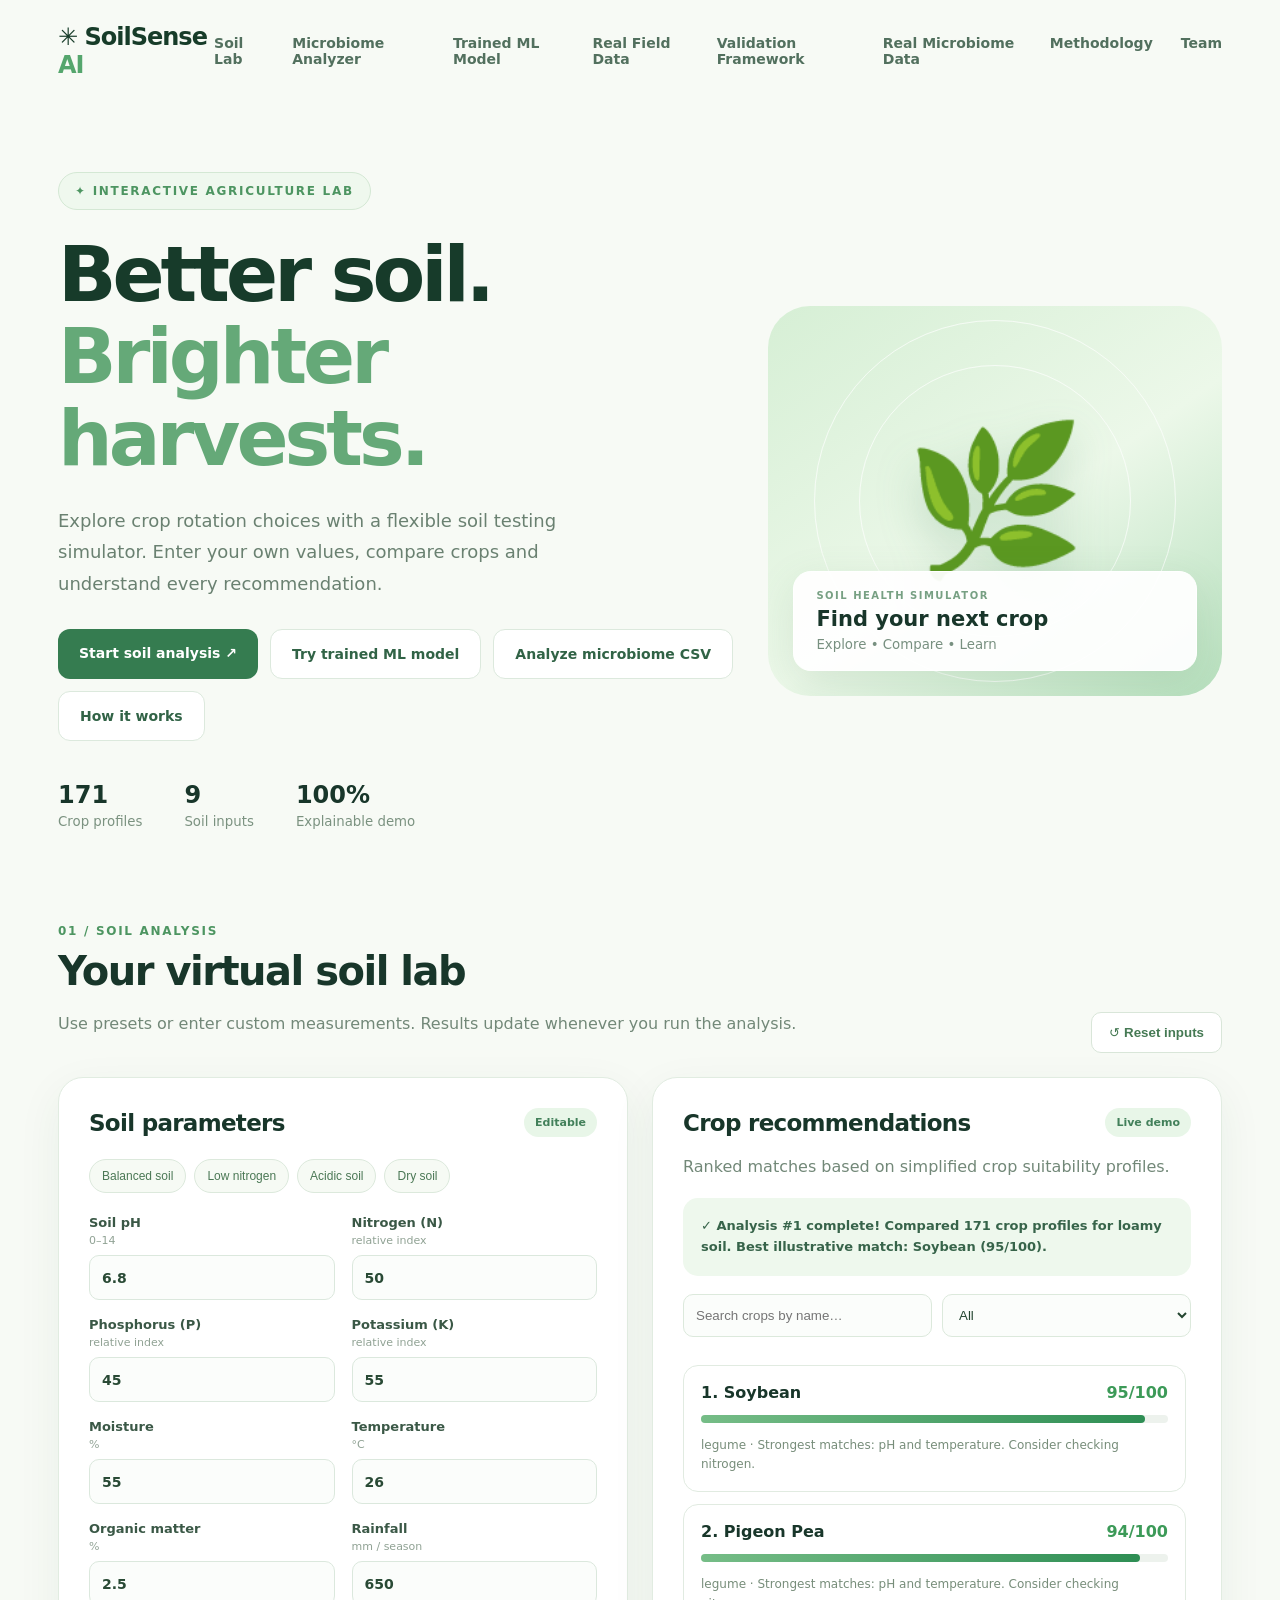
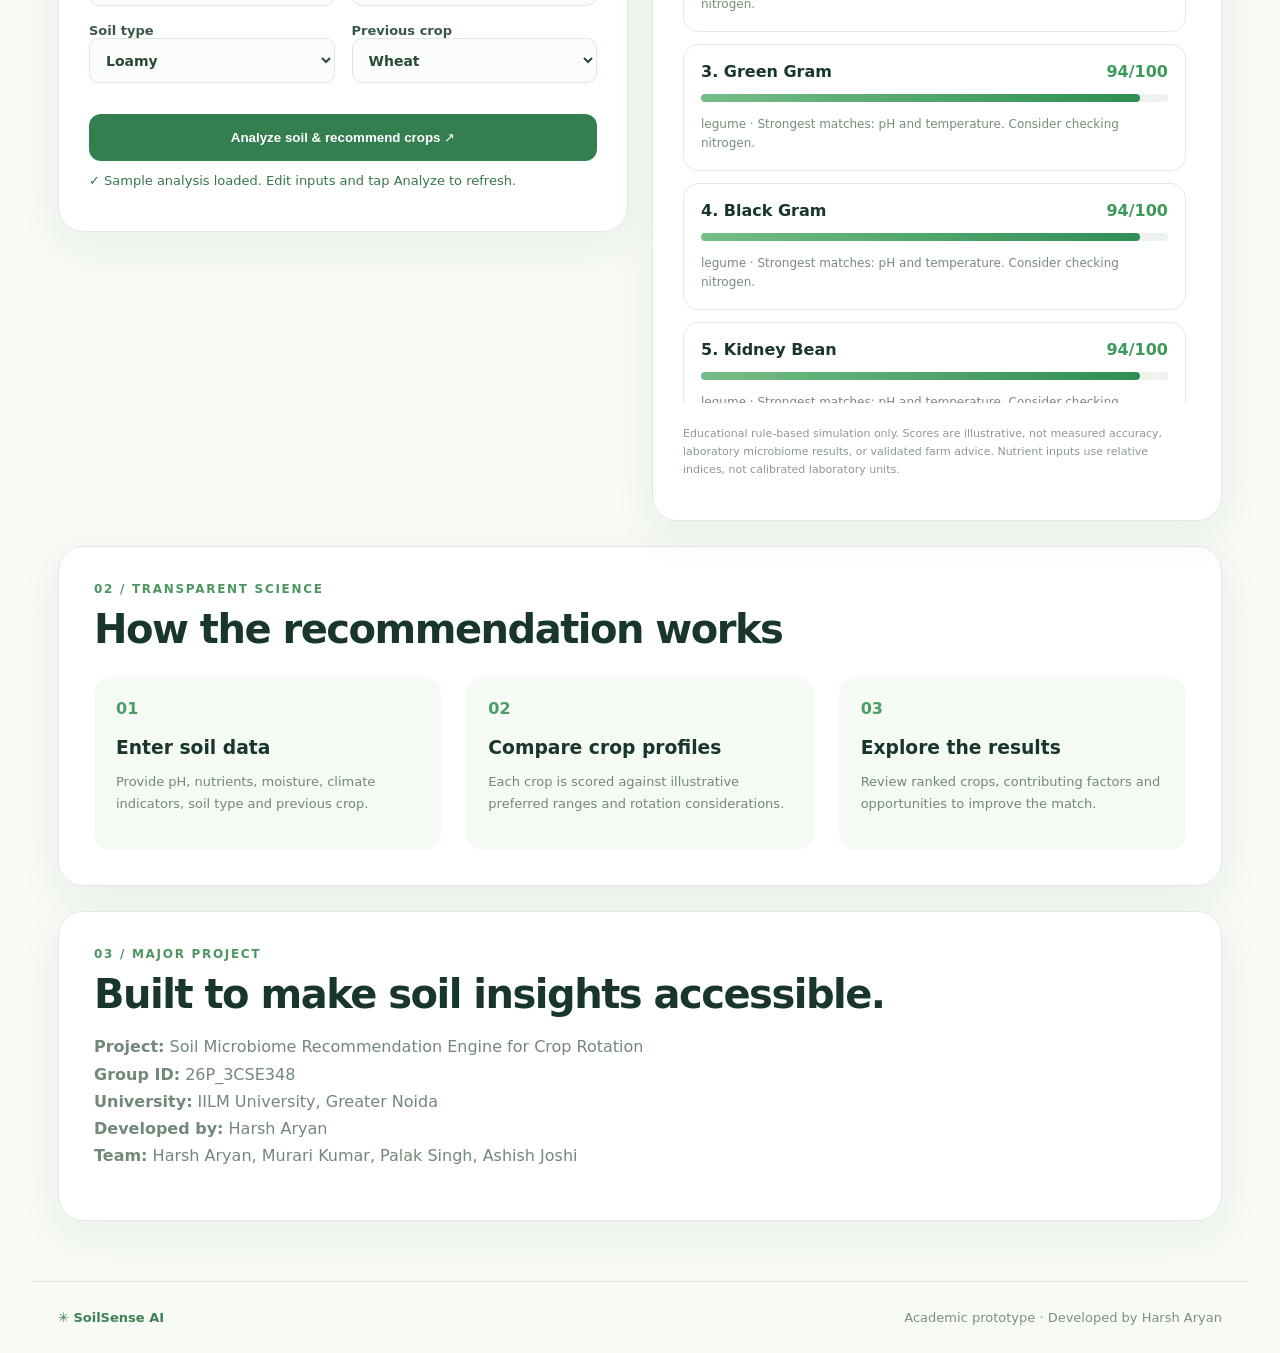
==== commit 60b43938: "Link observed soil microbiome data explorer" ====
--- a/index.html
+++ b/index.html
@@ -1 +1 @@
-<!doctype html><html lang="en"><head><meta charset="utf-8"><meta name="viewport" content="width=device-width,initial-scale=1"><meta name="theme-color" content="#f5faf4"><title>SoilSense AI — Smart Crop Rotation Lab</title><link rel="stylesheet" href="style.css?v=8"></head><body><header><a class="logo" href="#">✳ SoilSense <span>AI</span></a><nav><a href="#lab">Soil Lab</a><a href="microbiome.html">Microbiome Analyzer</a><a href="ml.html">Trained ML Model</a><a href="field-data.html">Real Field Data</a><a href="microbiome-validation.html">Validation Framework</a><a href="#method">Methodology</a><a href="#team">Team</a></nav></header><main><section class="hero"><div class="hero-copy"><div class="pill">✦ INTERACTIVE AGRICULTURE LAB</div><h1>Better soil.<br><em>Brighter harvests.</em></h1><p>Explore crop rotation choices with a flexible soil testing simulator. Enter your own values, compare crops and understand every recommendation.</p><div class="hero-actions"><a class="primary" href="#lab">Start soil analysis ↗</a><a class="secondary" href="ml.html">Try trained ML model</a><a class="secondary" href="microbiome.html">Analyze microbiome CSV</a><a class="secondary" href="#method">How it works</a></div><div class="stats"><div><b>171</b><small>Crop profiles</small></div><div><b>9</b><small>Soil inputs</small></div><div><b>100%</b><small>Explainable demo</small></div></div></div><div class="hero-art"><div class="orb">🌿</div><div class="float-card"><span>SOIL HEALTH SIMULATOR</span><strong>Find your next crop</strong><small>Explore • Compare • Learn</small></div></div></section><section class="lab-heading" id="lab"><div><div class="eyebrow">01 / SOIL ANALYSIS</div><h2>Your virtual soil lab</h2><p>Use presets or enter custom measurements. Results update whenever you run the analysis.</p></div><button class="outline" id="reset" type="button">↺ Reset inputs</button></section><section class="workspace"><div class="form-card"><div class="card-heading"><h3>Soil parameters</h3><span class="tag">Editable</span></div><div class="preset-row"><button type="button" data-preset="balanced">Balanced soil</button><button type="button" data-preset="lowN">Low nitrogen</button><button type="button" data-preset="acidic">Acidic soil</button><button type="button" data-preset="dry">Dry soil</button></div><div class="fields"><label>Soil pH <small>0–14</small><input id="ph" type="number" min="0" max="14" step=".1" value="6.8"></label><label>Nitrogen (N) <small>relative index</small><input id="n" type="number" min="0" step="1" value="50"></label><label>Phosphorus (P) <small>relative index</small><input id="p" type="number" min="0" step="1" value="45"></label><label>Potassium (K) <small>relative index</small><input id="k" type="number" min="0" step="1" value="55"></label><label>Moisture <small>%</small><input id="moisture" type="number" min="0" max="100" step="1" value="55"></label><label>Temperature <small>°C</small><input id="temp" type="number" step=".1" value="26"></label><label>Organic matter <small>%</small><input id="organic" type="number" min="0" max="100" step=".1" value="2.5"></label><label>Rainfall <small>mm / season</small><input id="rainfall" type="number" min="0" step="1" value="650"></label><label>Soil type<select id="soil"><option>Loamy</option><option>Clay</option><option>Sandy</option><option>Silty</option><option>Black</option><option>Alluvial</option></select></label><label>Previous crop<select id="previous"><option>Wheat</option><option>Rice</option><option>Maize</option><option>Chickpea</option><option>Mustard</option><option>Potato</option><option>Soybean</option><option>Groundnut</option><option>Other / None</option></select></label></div><p id="error" class="error" role="alert"></p><button id="run" class="run" type="button">Analyze soil & recommend crops ↗</button><p id="analysisStatus" role="status" aria-live="polite" style="font-size:13px;color:#37764e;margin-top:12px">Ready to analyze your soil.</p></div><div class="result-card"><div class="card-heading"><h3>Crop recommendations</h3><span class="tag">Live demo</span></div><p class="muted">Ranked matches based on simplified crop suitability profiles.</p><div id="summary" class="summary"></div><div class="crop-controls"><input id="cropSearch" type="search" placeholder="Search crops by name…" aria-label="Search crops"><select id="cropCategory" aria-label="Filter crop category"><option>All</option><option value="cereal">Cereal</option><option value="legume">Legume</option><option value="vegetable">Vegetable</option><option value="fruit">Fruit</option><option value="oilseed">Oilseed</option><option value="spice">Spice</option><option value="cash crop">Cash crop</option><option value="herb">Herb</option><option value="flower">Flower</option><option value="fiber">Fiber</option></select></div><div id="recommendations"></div><p class="disclaimer">Educational rule-based simulation only. Scores are illustrative, not measured accuracy, laboratory microbiome results, or validated farm advice. Nutrient inputs use relative indices, not calibrated laboratory units.</p></div></section><section class="section-card" id="method"><div class="eyebrow">02 / TRANSPARENT SCIENCE</div><h2>How the recommendation works</h2><div class="steps"><div><span>01</span><h3>Enter soil data</h3><p>Provide pH, nutrients, moisture, climate indicators, soil type and previous crop.</p></div><div><span>02</span><h3>Compare crop profiles</h3><p>Each crop is scored against illustrative preferred ranges and rotation considerations.</p></div><div><span>03</span><h3>Explore the results</h3><p>Review ranked crops, contributing factors and opportunities to improve the match.</p></div></div></section><section class="section-card" id="team"><div class="eyebrow">03 / MAJOR PROJECT</div><h2>Built to make soil insights accessible.</h2><p><b>Project:</b> Soil Microbiome Recommendation Engine for Crop Rotation<br><b>Group ID:</b> 26P_3CSE348<br><b>University:</b> IILM University, Greater Noida<br><b>Developed by:</b> Harsh Aryan<br><b>Team:</b> Harsh Aryan, Murari Kumar, Palak Singh, Ashish Joshi</p></section></main><footer><b>✳ SoilSense AI</b><span>Academic prototype · Developed by Harsh Aryan</span></footer><script src="script.js?v=8"></script></body></html>+<!doctype html><html lang="en"><head><meta charset="utf-8"><meta name="viewport" content="width=device-width,initial-scale=1"><meta name="theme-color" content="#f5faf4"><title>SoilSense AI — Smart Crop Rotation Lab</title><link rel="stylesheet" href="style.css?v=8"></head><body><header><a class="logo" href="#">✳ SoilSense <span>AI</span></a><nav><a href="#lab">Soil Lab</a><a href="microbiome.html">Microbiome Analyzer</a><a href="ml.html">Trained ML Model</a><a href="field-data.html">Real Field Data</a><a href="microbiome-validation.html">Validation Framework</a><a href="real-microbiome.html">Real Microbiome Data</a><a href="#method">Methodology</a><a href="#team">Team</a></nav></header><main><section class="hero"><div class="hero-copy"><div class="pill">✦ INTERACTIVE AGRICULTURE LAB</div><h1>Better soil.<br><em>Brighter harvests.</em></h1><p>Explore crop rotation choices with a flexible soil testing simulator. Enter your own values, compare crops and understand every recommendation.</p><div class="hero-actions"><a class="primary" href="#lab">Start soil analysis ↗</a><a class="secondary" href="ml.html">Try trained ML model</a><a class="secondary" href="microbiome.html">Analyze microbiome CSV</a><a class="secondary" href="#method">How it works</a></div><div class="stats"><div><b>171</b><small>Crop profiles</small></div><div><b>9</b><small>Soil inputs</small></div><div><b>100%</b><small>Explainable demo</small></div></div></div><div class="hero-art"><div class="orb">🌿</div><div class="float-card"><span>SOIL HEALTH SIMULATOR</span><strong>Find your next crop</strong><small>Explore • Compare • Learn</small></div></div></section><section class="lab-heading" id="lab"><div><div class="eyebrow">01 / SOIL ANALYSIS</div><h2>Your virtual soil lab</h2><p>Use presets or enter custom measurements. Results update whenever you run the analysis.</p></div><button class="outline" id="reset" type="button">↺ Reset inputs</button></section><section class="workspace"><div class="form-card"><div class="card-heading"><h3>Soil parameters</h3><span class="tag">Editable</span></div><div class="preset-row"><button type="button" data-preset="balanced">Balanced soil</button><button type="button" data-preset="lowN">Low nitrogen</button><button type="button" data-preset="acidic">Acidic soil</button><button type="button" data-preset="dry">Dry soil</button></div><div class="fields"><label>Soil pH <small>0–14</small><input id="ph" type="number" min="0" max="14" step=".1" value="6.8"></label><label>Nitrogen (N) <small>relative index</small><input id="n" type="number" min="0" step="1" value="50"></label><label>Phosphorus (P) <small>relative index</small><input id="p" type="number" min="0" step="1" value="45"></label><label>Potassium (K) <small>relative index</small><input id="k" type="number" min="0" step="1" value="55"></label><label>Moisture <small>%</small><input id="moisture" type="number" min="0" max="100" step="1" value="55"></label><label>Temperature <small>°C</small><input id="temp" type="number" step=".1" value="26"></label><label>Organic matter <small>%</small><input id="organic" type="number" min="0" max="100" step=".1" value="2.5"></label><label>Rainfall <small>mm / season</small><input id="rainfall" type="number" min="0" step="1" value="650"></label><label>Soil type<select id="soil"><option>Loamy</option><option>Clay</option><option>Sandy</option><option>Silty</option><option>Black</option><option>Alluvial</option></select></label><label>Previous crop<select id="previous"><option>Wheat</option><option>Rice</option><option>Maize</option><option>Chickpea</option><option>Mustard</option><option>Potato</option><option>Soybean</option><option>Groundnut</option><option>Other / None</option></select></label></div><p id="error" class="error" role="alert"></p><button id="run" class="run" type="button">Analyze soil & recommend crops ↗</button><p id="analysisStatus" role="status" aria-live="polite" style="font-size:13px;color:#37764e;margin-top:12px">Ready to analyze your soil.</p></div><div class="result-card"><div class="card-heading"><h3>Crop recommendations</h3><span class="tag">Live demo</span></div><p class="muted">Ranked matches based on simplified crop suitability profiles.</p><div id="summary" class="summary"></div><div class="crop-controls"><input id="cropSearch" type="search" placeholder="Search crops by name…" aria-label="Search crops"><select id="cropCategory" aria-label="Filter crop category"><option>All</option><option value="cereal">Cereal</option><option value="legume">Legume</option><option value="vegetable">Vegetable</option><option value="fruit">Fruit</option><option value="oilseed">Oilseed</option><option value="spice">Spice</option><option value="cash crop">Cash crop</option><option value="herb">Herb</option><option value="flower">Flower</option><option value="fiber">Fiber</option></select></div><div id="recommendations"></div><p class="disclaimer">Educational rule-based simulation only. Scores are illustrative, not measured accuracy, laboratory microbiome results, or validated farm advice. Nutrient inputs use relative indices, not calibrated laboratory units.</p></div></section><section class="section-card" id="method"><div class="eyebrow">02 / TRANSPARENT SCIENCE</div><h2>How the recommendation works</h2><div class="steps"><div><span>01</span><h3>Enter soil data</h3><p>Provide pH, nutrients, moisture, climate indicators, soil type and previous crop.</p></div><div><span>02</span><h3>Compare crop profiles</h3><p>Each crop is scored against illustrative preferred ranges and rotation considerations.</p></div><div><span>03</span><h3>Explore the results</h3><p>Review ranked crops, contributing factors and opportunities to improve the match.</p></div></div></section><section class="section-card" id="team"><div class="eyebrow">03 / MAJOR PROJECT</div><h2>Built to make soil insights accessible.</h2><p><b>Project:</b> Soil Microbiome Recommendation Engine for Crop Rotation<br><b>Group ID:</b> 26P_3CSE348<br><b>University:</b> IILM University, Greater Noida<br><b>Developed by:</b> Harsh Aryan<br><b>Team:</b> Harsh Aryan, Murari Kumar, Palak Singh, Ashish Joshi</p></section></main><footer><b>✳ SoilSense AI</b><span>Academic prototype · Developed by Harsh Aryan</span></footer><script src="script.js?v=8"></script></body></html>
